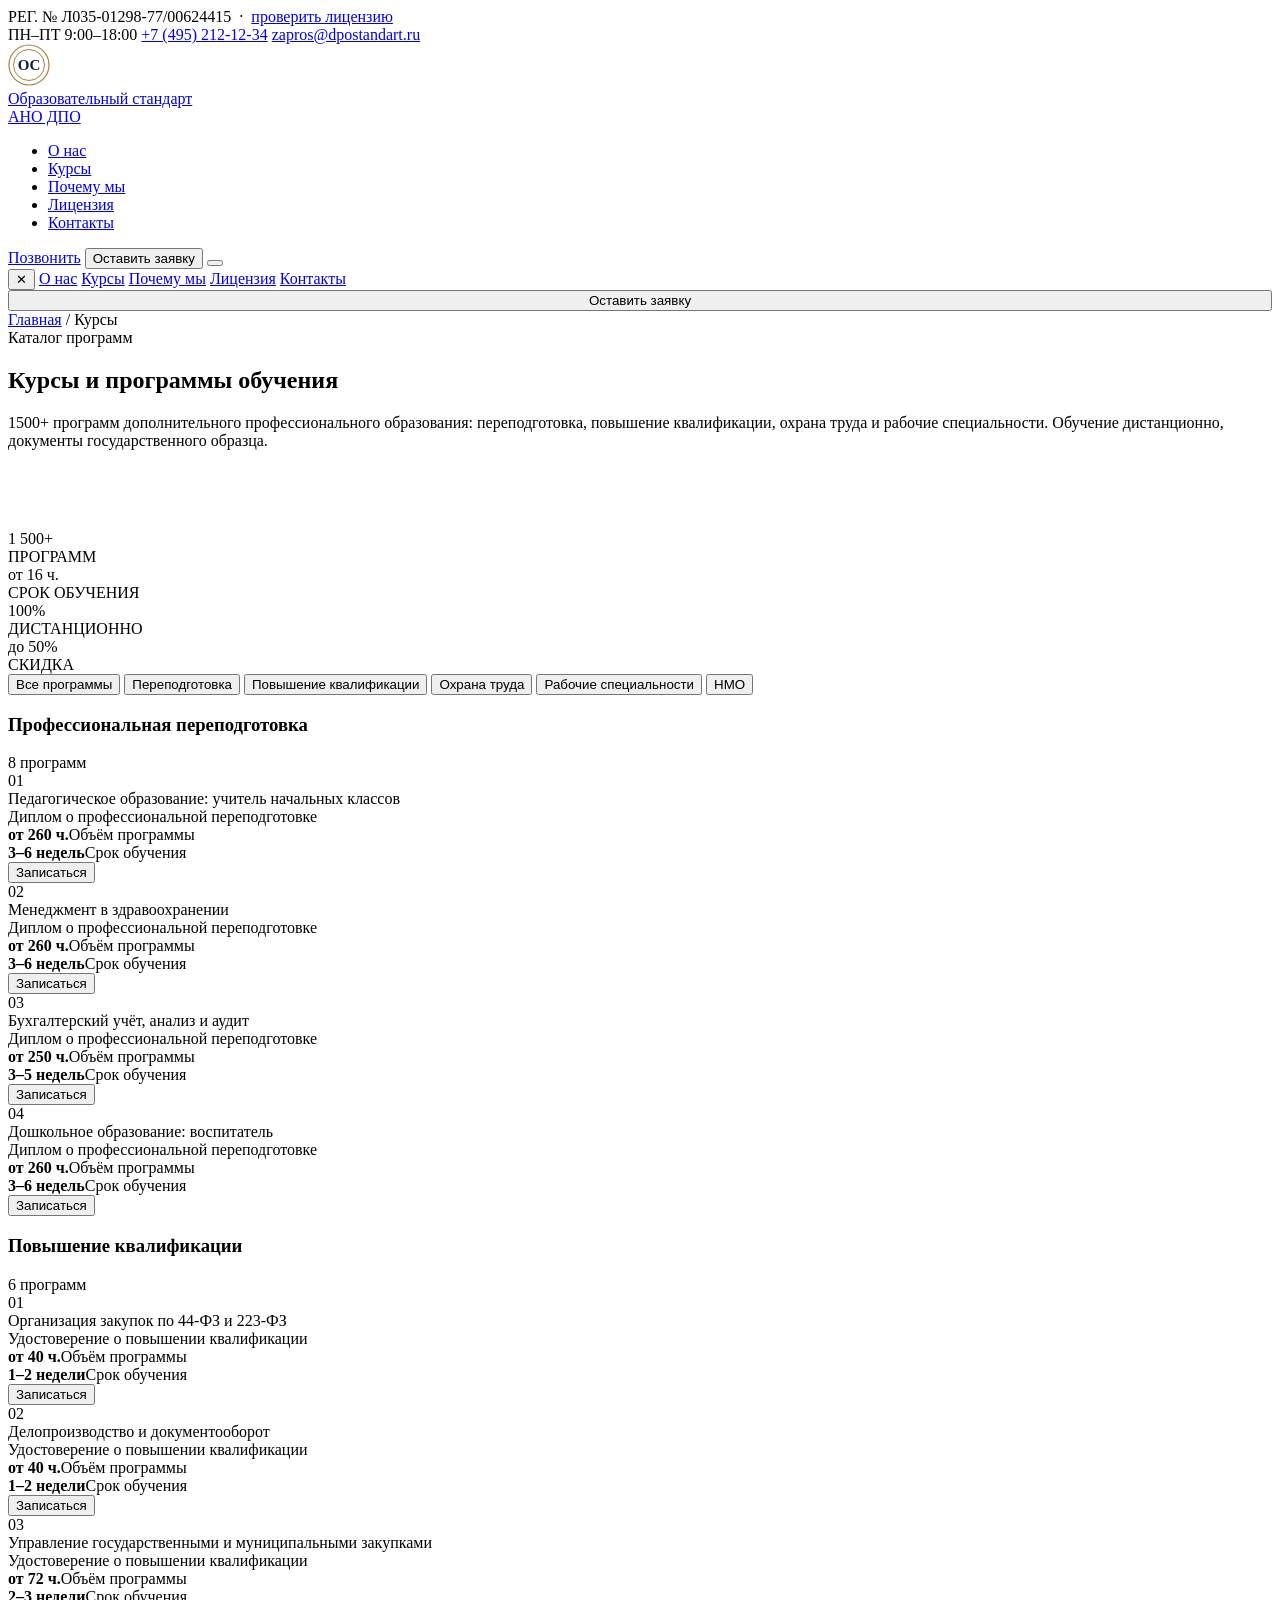
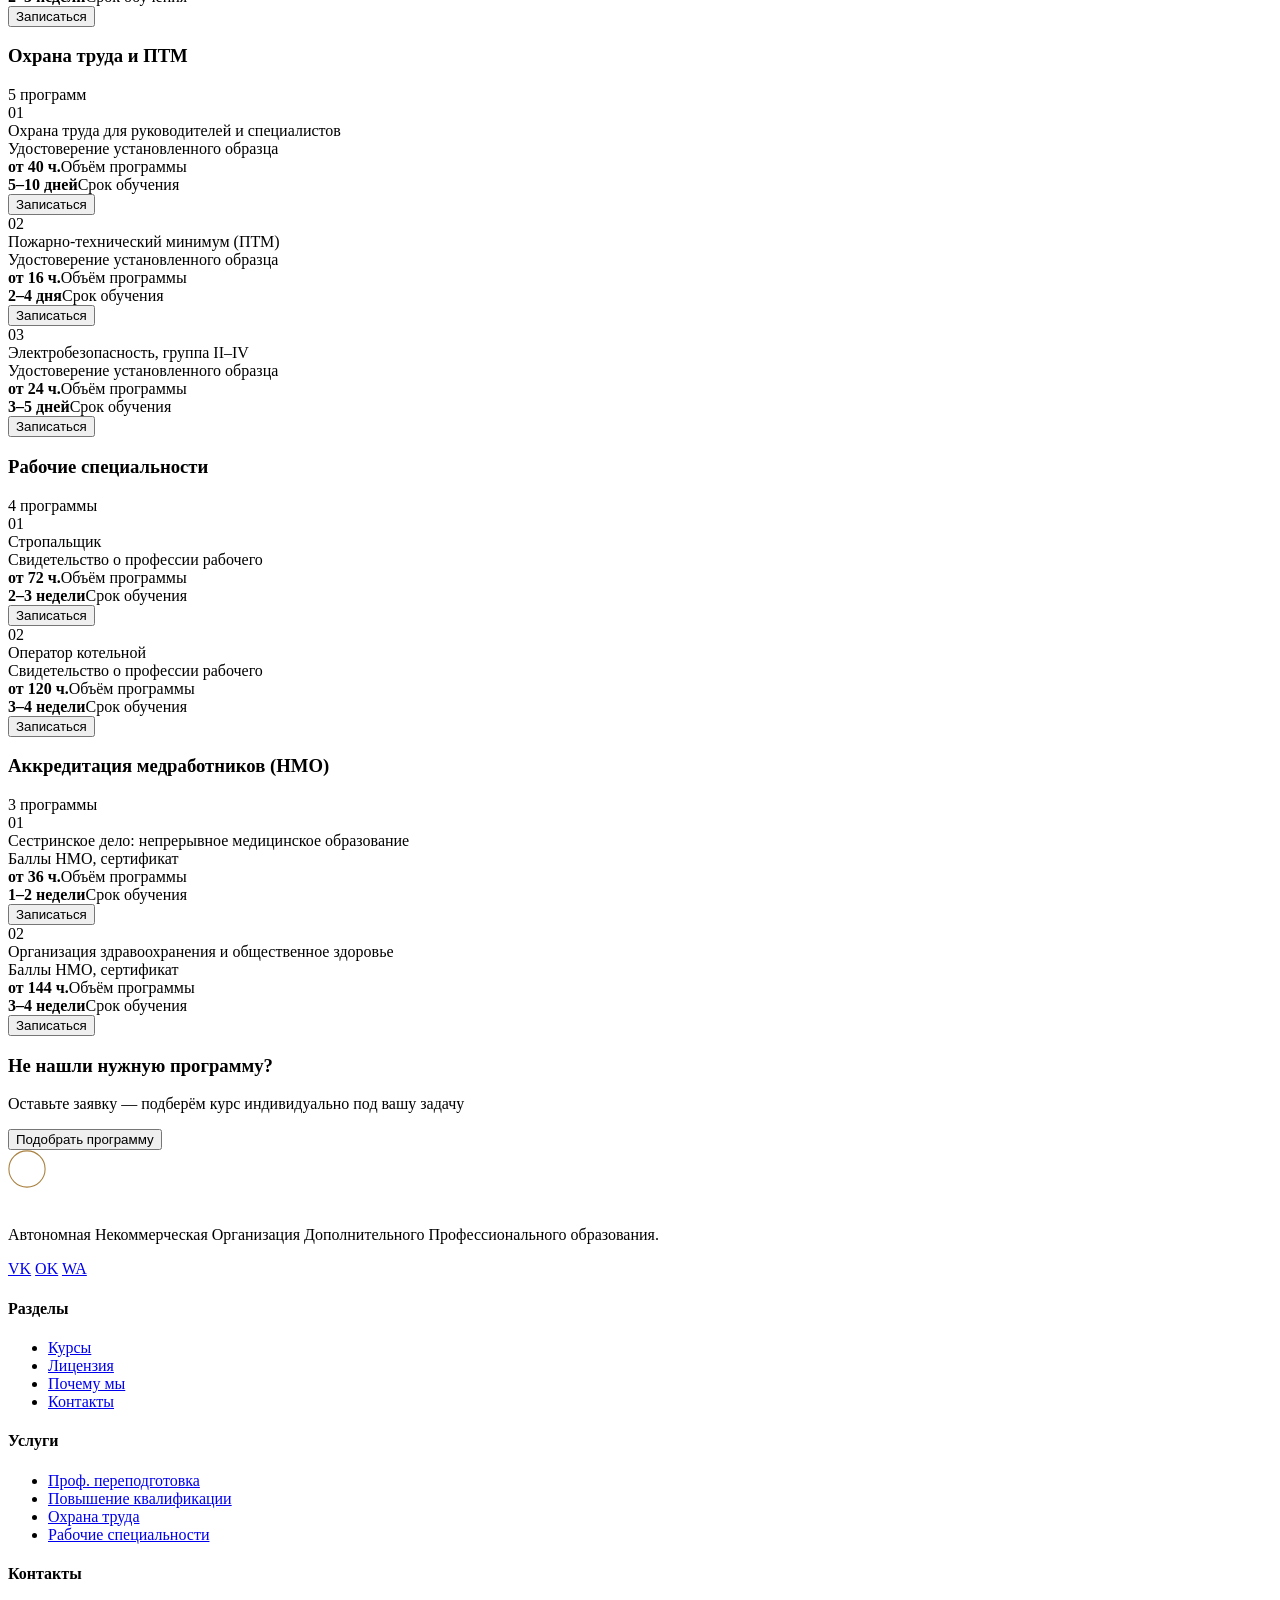
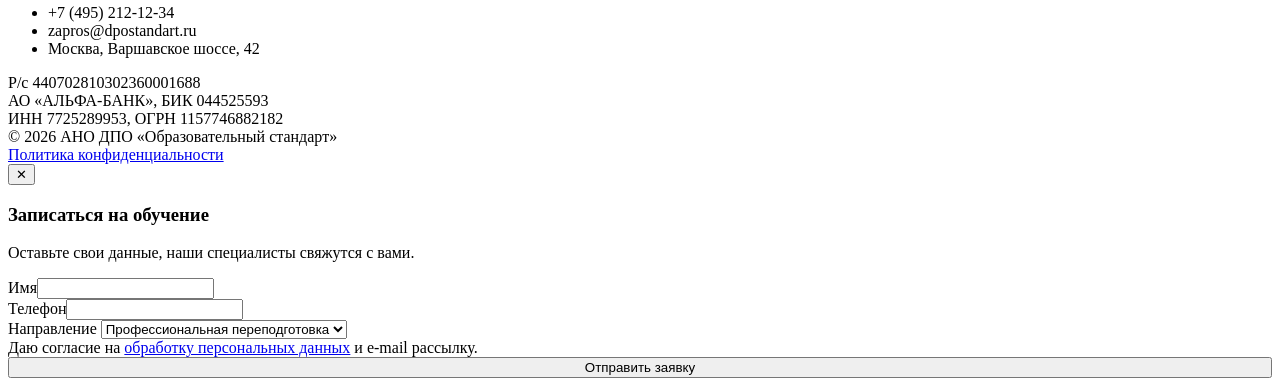
==== courses.html @ c9ca4de6 "ну так на вайбике накидал" ====
<!DOCTYPE html>
<html lang="ru">
<head>
<meta charset="UTF-8">
<meta name="viewport" content="width=device-width, initial-scale=1.0">
<title>Курсы и программы обучения — АНО ДПО «Образовательный стандарт»</title>
<link rel="preconnect" href="https://fonts.googleapis.com">
<link rel="preconnect" href="https://fonts.gstatic.com" crossorigin>
<link href="https://fonts.googleapis.com/css2?family=Fraunces:opsz,wght@9..144,400;9..144,500;9..144,600;9..144,700&family=IBM+Plex+Sans:wght@400;500;600;700&family=IBM+Plex+Mono:wght@400;500&display=swap" rel="stylesheet">
<link rel="stylesheet" href="assets/css/style.css">
</head>
<body>

<div class="topbar">
  <div class="container">
    <div>РЕГ. № Л035-01298-77/00624415 &nbsp;·&nbsp; <a href="index.html#license">проверить лицензию</a></div>
    <div class="contacts">
      <span>ПН–ПТ 9:00–18:00</span>
      <a href="tel:+74952121234">+7 (495) 212-12-34</a>
      <a href="mailto:zapros@dpostandart.ru">zapros@dpostandart.ru</a>
    </div>
  </div>
</div>

<header class="main" id="siteHeader">
  <div class="container">
    <a href="index.html" class="logo">
      <svg class="logo-mark" width="42" height="42" viewBox="0 0 42 42" fill="none">
        <circle cx="21" cy="21" r="20" stroke="#a9803f" stroke-width="1.2"/>
        <circle cx="21" cy="21" r="15.5" stroke="#a9803f" stroke-width="1"/>
        <text x="21" y="26" text-anchor="middle" font-family="Fraunces, serif" font-size="15" fill="#0f2038" font-weight="600">ОС</text>
      </svg>
      <div class="logo-text">
        <div class="name">Образовательный стандарт</div>
        <div class="sub">АНО ДПО</div>
      </div>
    </a>
    <nav class="primary">
      <ul>
        <li><a href="index.html#about">О нас</a></li>
        <li><a href="courses.html" class="active">Курсы</a></li>
        <li><a href="index.html#why">Почему мы</a></li>
        <li><a href="index.html#license">Лицензия</a></li>
        <li><a href="index.html#contacts">Контакты</a></li>
      </ul>
    </nav>
    <div class="cta">
      <a href="tel:+74952121234" class="btn btn-ghost btn-sm">Позвонить</a>
      <button class="btn btn-gold btn-sm" onclick="openModal()">Оставить заявку</button>
      <button class="burger" id="burger" aria-label="Открыть меню"><span></span></button>
    </div>
  </div>
</header>

<div class="scrim" id="scrim"></div>
<nav class="mobile-nav" id="mobileNav">
  <button class="mn-close" id="mnClose" aria-label="Закрыть меню">✕</button>
  <a href="index.html#about">О нас</a>
  <a href="courses.html">Курсы</a>
  <a href="index.html#why">Почему мы</a>
  <a href="index.html#license">Лицензия</a>
  <a href="index.html#contacts">Контакты</a>
  <button class="btn btn-gold mn-cta" onclick="openModal()" style="width:100%;">Оставить заявку</button>
</nav>

<section class="page-hero">
  <div class="hero-grid-lines"></div>
  <div class="container reveal in">
    <div class="breadcrumb"><a href="index.html">Главная</a> / Курсы</div>
    <span class="eyebrow" style="color:var(--gold-light);">Каталог программ</span>
    <h1>Курсы и программы обучения</h1>
    <p>1500+ программ дополнительного профессионального образования: переподготовка, повышение квалификации, охрана труда и рабочие специальности. Обучение дистанционно, документы государственного образца.</p>
  </div>
</section>

<section style="padding-top:64px;">
  <div class="container">

    <div class="courses-intro-stats reveal">
      <div class="s"><div class="num">1 500+</div><div class="lbl">ПРОГРАММ</div></div>
      <div class="s"><div class="num">от 16 ч.</div><div class="lbl">СРОК ОБУЧЕНИЯ</div></div>
      <div class="s"><div class="num">100%</div><div class="lbl">ДИСТАНЦИОННО</div></div>
      <div class="s"><div class="num">до 50%</div><div class="lbl">СКИДКА</div></div>
    </div>

    <div class="filter-tabs reveal">
      <button class="filter-tab active" data-cat="all">Все программы</button>
      <button class="filter-tab" data-cat="retrain">Переподготовка</button>
      <button class="filter-tab" data-cat="qualify">Повышение квалификации</button>
      <button class="filter-tab" data-cat="safety">Охрана труда</button>
      <button class="filter-tab" data-cat="worker">Рабочие специальности</button>
      <button class="filter-tab" data-cat="nmo">НМО</button>
    </div>

    <!-- Переподготовка -->
    <div class="course-group reveal" data-cat="retrain">
      <div class="course-group-title"><h3>Профессиональная переподготовка</h3><span class="count">8 программ</span></div>
      <div class="course-list">
        <div class="course-row">
          <div class="cnum">01</div>
          <div><div class="ctitle">Педагогическое образование: учитель начальных классов</div><div class="cdesc">Диплом о профессиональной переподготовке</div></div>
          <div class="cmeta"><b>от 260 ч.</b>Объём программы</div>
          <div class="cmeta"><b>3–6 недель</b>Срок обучения</div>
          <button class="cbtn" onclick="openModal()">Записаться</button>
        </div>
        <div class="course-row">
          <div class="cnum">02</div>
          <div><div class="ctitle">Менеджмент в здравоохранении</div><div class="cdesc">Диплом о профессиональной переподготовке</div></div>
          <div class="cmeta"><b>от 260 ч.</b>Объём программы</div>
          <div class="cmeta"><b>3–6 недель</b>Срок обучения</div>
          <button class="cbtn" onclick="openModal()">Записаться</button>
        </div>
        <div class="course-row">
          <div class="cnum">03</div>
          <div><div class="ctitle">Бухгалтерский учёт, анализ и аудит</div><div class="cdesc">Диплом о профессиональной переподготовке</div></div>
          <div class="cmeta"><b>от 250 ч.</b>Объём программы</div>
          <div class="cmeta"><b>3–5 недель</b>Срок обучения</div>
          <button class="cbtn" onclick="openModal()">Записаться</button>
        </div>
        <div class="course-row">
          <div class="cnum">04</div>
          <div><div class="ctitle">Дошкольное образование: воспитатель</div><div class="cdesc">Диплом о профессиональной переподготовке</div></div>
          <div class="cmeta"><b>от 260 ч.</b>Объём программы</div>
          <div class="cmeta"><b>3–6 недель</b>Срок обучения</div>
          <button class="cbtn" onclick="openModal()">Записаться</button>
        </div>
      </div>
    </div>

    <!-- Повышение квалификации -->
    <div class="course-group reveal" data-cat="qualify">
      <div class="course-group-title"><h3>Повышение квалификации</h3><span class="count">6 программ</span></div>
      <div class="course-list">
        <div class="course-row">
          <div class="cnum">01</div>
          <div><div class="ctitle">Организация закупок по 44-ФЗ и 223-ФЗ</div><div class="cdesc">Удостоверение о повышении квалификации</div></div>
          <div class="cmeta"><b>от 40 ч.</b>Объём программы</div>
          <div class="cmeta"><b>1–2 недели</b>Срок обучения</div>
          <button class="cbtn" onclick="openModal()">Записаться</button>
        </div>
        <div class="course-row">
          <div class="cnum">02</div>
          <div><div class="ctitle">Делопроизводство и документооборот</div><div class="cdesc">Удостоверение о повышении квалификации</div></div>
          <div class="cmeta"><b>от 40 ч.</b>Объём программы</div>
          <div class="cmeta"><b>1–2 недели</b>Срок обучения</div>
          <button class="cbtn" onclick="openModal()">Записаться</button>
        </div>
        <div class="course-row">
          <div class="cnum">03</div>
          <div><div class="ctitle">Управление государственными и муниципальными закупками</div><div class="cdesc">Удостоверение о повышении квалификации</div></div>
          <div class="cmeta"><b>от 72 ч.</b>Объём программы</div>
          <div class="cmeta"><b>2–3 недели</b>Срок обучения</div>
          <button class="cbtn" onclick="openModal()">Записаться</button>
        </div>
      </div>
    </div>

    <!-- Охрана труда -->
    <div class="course-group reveal" data-cat="safety">
      <div class="course-group-title"><h3>Охрана труда и ПТМ</h3><span class="count">5 программ</span></div>
      <div class="course-list">
        <div class="course-row">
          <div class="cnum">01</div>
          <div><div class="ctitle">Охрана труда для руководителей и специалистов</div><div class="cdesc">Удостоверение установленного образца</div></div>
          <div class="cmeta"><b>от 40 ч.</b>Объём программы</div>
          <div class="cmeta"><b>5–10 дней</b>Срок обучения</div>
          <button class="cbtn" onclick="openModal()">Записаться</button>
        </div>
        <div class="course-row">
          <div class="cnum">02</div>
          <div><div class="ctitle">Пожарно-технический минимум (ПТМ)</div><div class="cdesc">Удостоверение установленного образца</div></div>
          <div class="cmeta"><b>от 16 ч.</b>Объём программы</div>
          <div class="cmeta"><b>2–4 дня</b>Срок обучения</div>
          <button class="cbtn" onclick="openModal()">Записаться</button>
        </div>
        <div class="course-row">
          <div class="cnum">03</div>
          <div><div class="ctitle">Электробезопасность, группа II–IV</div><div class="cdesc">Удостоверение установленного образца</div></div>
          <div class="cmeta"><b>от 24 ч.</b>Объём программы</div>
          <div class="cmeta"><b>3–5 дней</b>Срок обучения</div>
          <button class="cbtn" onclick="openModal()">Записаться</button>
        </div>
      </div>
    </div>

    <!-- Рабочие специальности -->
    <div class="course-group reveal" data-cat="worker">
      <div class="course-group-title"><h3>Рабочие специальности</h3><span class="count">4 программы</span></div>
      <div class="course-list">
        <div class="course-row">
          <div class="cnum">01</div>
          <div><div class="ctitle">Стропальщик</div><div class="cdesc">Свидетельство о профессии рабочего</div></div>
          <div class="cmeta"><b>от 72 ч.</b>Объём программы</div>
          <div class="cmeta"><b>2–3 недели</b>Срок обучения</div>
          <button class="cbtn" onclick="openModal()">Записаться</button>
        </div>
        <div class="course-row">
          <div class="cnum">02</div>
          <div><div class="ctitle">Оператор котельной</div><div class="cdesc">Свидетельство о профессии рабочего</div></div>
          <div class="cmeta"><b>от 120 ч.</b>Объём программы</div>
          <div class="cmeta"><b>3–4 недели</b>Срок обучения</div>
          <button class="cbtn" onclick="openModal()">Записаться</button>
        </div>
      </div>
    </div>

    <!-- НМО -->
    <div class="course-group reveal" data-cat="nmo">
      <div class="course-group-title"><h3>Аккредитация медработников (НМО)</h3><span class="count">3 программы</span></div>
      <div class="course-list">
        <div class="course-row">
          <div class="cnum">01</div>
          <div><div class="ctitle">Сестринское дело: непрерывное медицинское образование</div><div class="cdesc">Баллы НМО, сертификат</div></div>
          <div class="cmeta"><b>от 36 ч.</b>Объём программы</div>
          <div class="cmeta"><b>1–2 недели</b>Срок обучения</div>
          <button class="cbtn" onclick="openModal()">Записаться</button>
        </div>
        <div class="course-row">
          <div class="cnum">02</div>
          <div><div class="ctitle">Организация здравоохранения и общественное здоровье</div><div class="cdesc">Баллы НМО, сертификат</div></div>
          <div class="cmeta"><b>от 144 ч.</b>Объём программы</div>
          <div class="cmeta"><b>3–4 недели</b>Срок обучения</div>
          <button class="cbtn" onclick="openModal()">Записаться</button>
        </div>
      </div>
    </div>

  </div>
</section>

<section class="cta-band" style="padding:0;">
  <div class="container reveal">
    <div>
      <h3>Не нашли нужную программу?</h3>
      <p>Оставьте заявку — подберём курс индивидуально под вашу задачу</p>
    </div>
    <button class="btn btn-gold" onclick="openModal()">Подобрать программу</button>
  </div>
</section>

<footer>
  <div class="container">
    <div class="footer-grid">
      <div class="footer-brand">
        <div class="logo">
          <svg width="38" height="38" viewBox="0 0 42 42" fill="none">
            <circle cx="21" cy="21" r="20" stroke="#a9803f" stroke-width="1.2"/>
            <text x="21" y="26" text-anchor="middle" font-family="Fraunces, serif" font-size="15" fill="#fff" font-weight="600">ОС</text>
          </svg>
          <div class="logo-text"><div class="name" style="color:#fff;">Образовательный стандарт</div></div>
        </div>
        <p>Автономная Некоммерческая Организация Дополнительного Профессионального образования.</p>
        <div class="socials">
          <a href="#" title="ВКонтакте">VK</a>
          <a href="#" title="Одноклассники">OK</a>
          <a href="#" title="WhatsApp">WA</a>
        </div>
      </div>
      <div>
        <h4>Разделы</h4>
        <ul>
          <li><a href="courses.html">Курсы</a></li>
          <li><a href="index.html#license">Лицензия</a></li>
          <li><a href="index.html#why">Почему мы</a></li>
          <li><a href="index.html#contacts">Контакты</a></li>
        </ul>
      </div>
      <div>
        <h4>Услуги</h4>
        <ul>
          <li><a href="courses.html">Проф. переподготовка</a></li>
          <li><a href="courses.html">Повышение квалификации</a></li>
          <li><a href="courses.html">Охрана труда</a></li>
          <li><a href="courses.html">Рабочие специальности</a></li>
        </ul>
      </div>
      <div>
        <h4>Контакты</h4>
        <ul>
          <li>+7 (495) 212-12-34</li>
          <li>zapros@dpostandart.ru</li>
          <li>Москва, Варшавское шоссе, 42</li>
        </ul>
        <div class="footer-legal">Р/с 440702810302360001688<br>АО «АЛЬФА-БАНК», БИК 044525593<br>ИНН 7725289953, ОГРН 1157746882182</div>
      </div>
    </div>
    <div class="footer-bottom">
      <div>© 2026 АНО ДПО «Образовательный стандарт»</div>
      <div><a href="#">Политика конфиденциальности</a></div>
    </div>
  </div>
</footer>

<div class="modal-overlay" id="modalOverlay">
  <div class="modal">
    <button class="close" onclick="closeModal()">✕</button>
    <h3>Записаться на обучение</h3>
    <p class="desc">Оставьте свои данные, наши специалисты свяжутся с вами.</p>
    <form onsubmit="event.preventDefault(); alert('Спасибо! Заявка отправлена.'); closeModal(); this.reset();">
      <div class="field"><label>Имя</label><input type="text" required></div>
      <div class="field"><label>Телефон</label><input type="tel" required></div>
      <div class="field"><label>Направление</label>
        <select>
          <option>Профессиональная переподготовка</option>
          <option>Повышение квалификации</option>
          <option>НМО</option>
          <option>Охрана труда и ПТМ</option>
          <option>Рабочие специальности</option>
          <option>Иное</option>
        </select>
      </div>
      <div class="consent">Даю согласие на <a href="#">обработку персональных данных</a> и e-mail рассылку.</div>
      <button type="submit" class="btn btn-gold" style="width:100%;">Отправить заявку</button>
    </form>
  </div>
</div>

<script src="assets/js/main.js"></script>
</body>
</html>
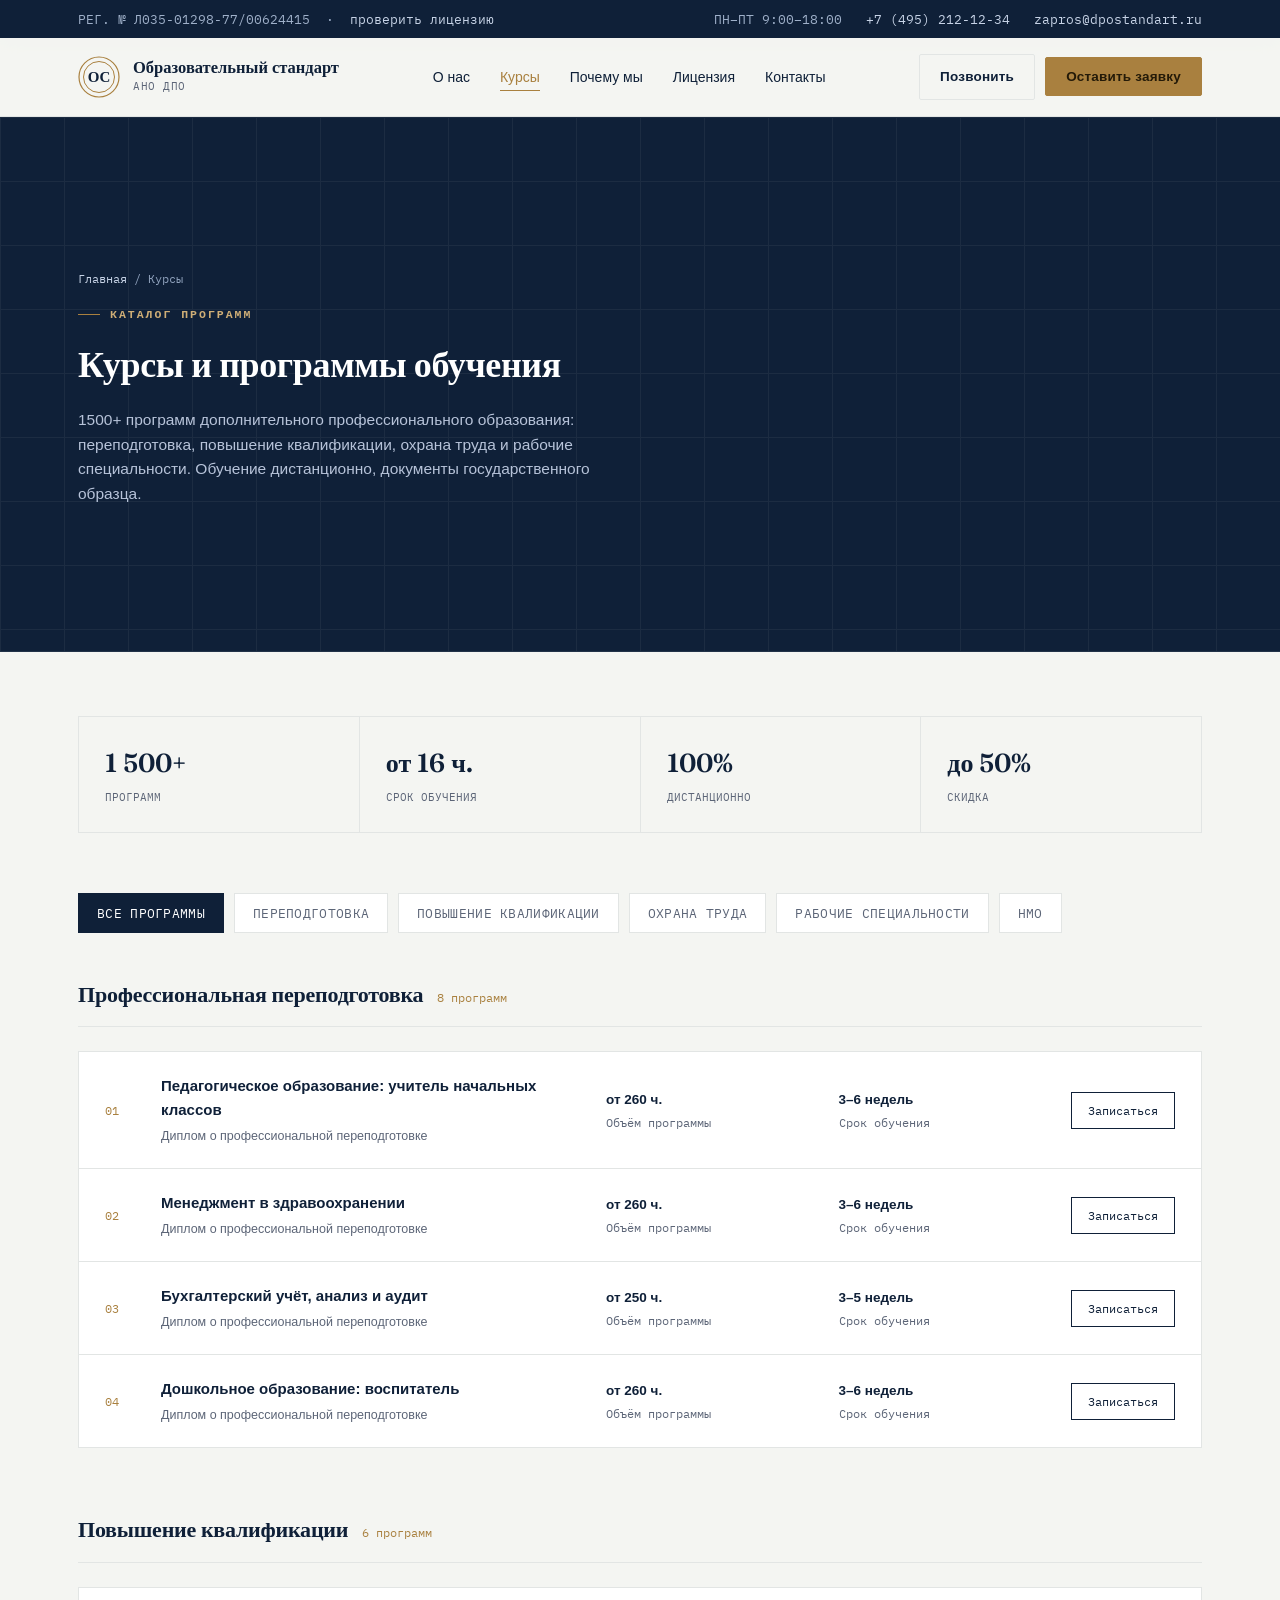
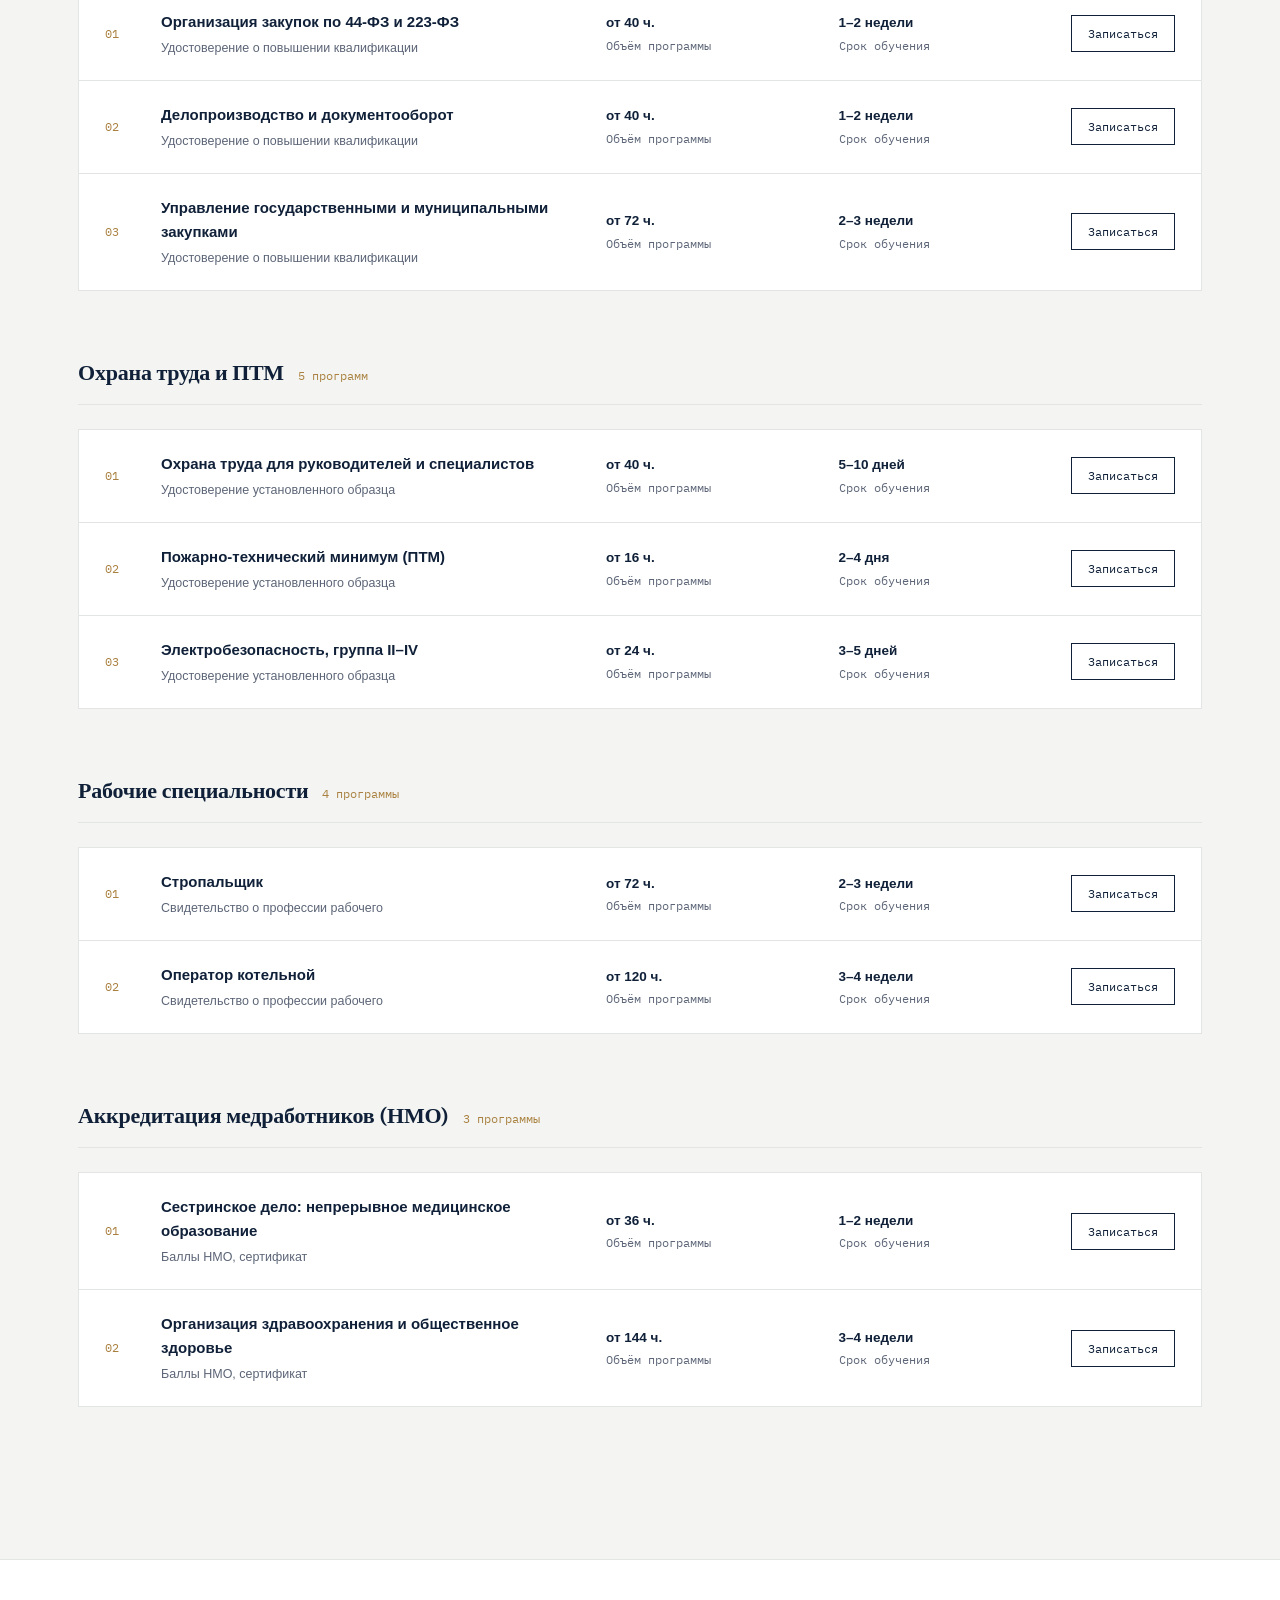
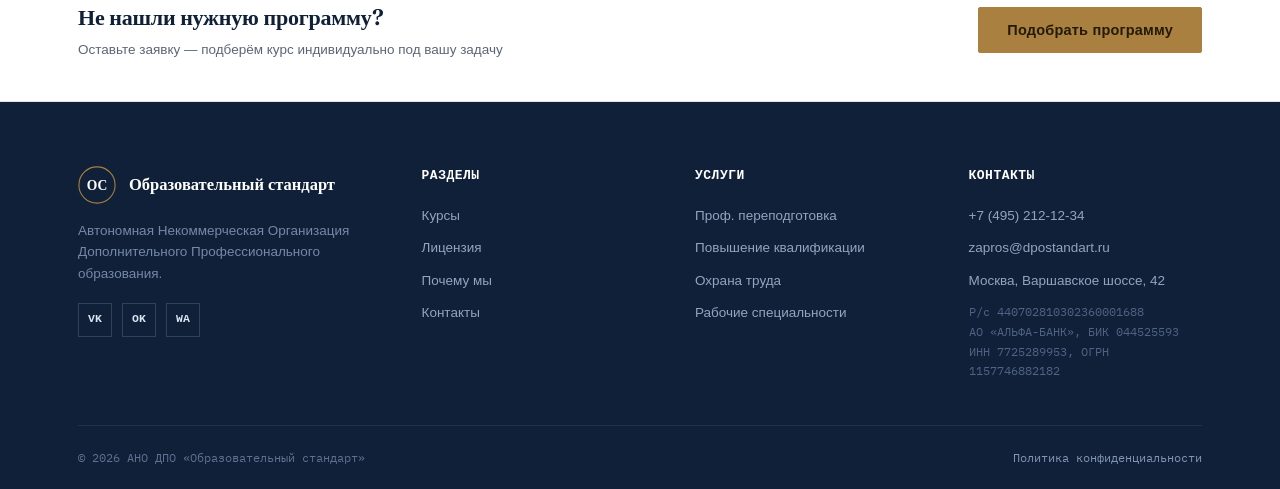
==== commit 990e13b5: "путь поправил" ====
--- a/courses.html
+++ b/courses.html
@@ -7,7 +7,7 @@
 <link rel="preconnect" href="https://fonts.googleapis.com">
 <link rel="preconnect" href="https://fonts.gstatic.com" crossorigin>
 <link href="https://fonts.googleapis.com/css2?family=Fraunces:opsz,wght@9..144,400;9..144,500;9..144,600;9..144,700&family=IBM+Plex+Sans:wght@400;500;600;700&family=IBM+Plex+Mono:wght@400;500&display=swap" rel="stylesheet">
-<link rel="stylesheet" href="assets/css/style.css">
+<link rel="stylesheet" href="/css/style.css">
 </head>
 <body>
 
@@ -315,6 +315,6 @@
   </div>
 </div>
 
-<script src="assets/js/main.js"></script>
+<script src="js/main.js"></script>
 </body>
 </html>
--- a/css/style.css
+++ b/css/style.css
@@ -0,0 +1,310 @@
+
+:root{
+  --ink:#0f2038;
+  --ink-2:#182f52;
+  --paper:#f4f5f2;
+  --paper-2:#ffffff;
+  --gold:#a9803f;
+  --gold-light:#cfae76;
+  --wax:#7c2f2f;
+  --text:#1b2430;
+  --muted:#5c6577;
+  --line:#e2e5e4;
+  --radius:4px;
+}
+*{box-sizing:border-box;margin:0;padding:0;}
+html{scroll-behavior:smooth;}
+body{
+  font-family:'IBM Plex Sans', Arial, sans-serif;
+  color:var(--text);
+  background:var(--paper);
+  line-height:1.6;
+  -webkit-font-smoothing:antialiased;
+}
+a{text-decoration:none;color:inherit;}
+ul{list-style:none;}
+img{max-width:100%;display:block;}
+.mono{font-family:'IBM Plex Mono', monospace;}
+.container{width:100%; max-width:1180px; margin:0 auto; padding:0 28px;}
+.serif{font-family:'Fraunces', serif;}
+h1,h2,h3{font-family:'Fraunces', serif; font-weight:600; color:var(--ink); letter-spacing:-.01em;}
+h2{font-size:34px; margin-bottom:16px;}
+h3{font-size:20px;}
+p{color:var(--muted);}
+
+/* reveal-on-scroll */
+.reveal{opacity:0; transform:translateY(22px); transition:opacity .7s ease, transform .7s ease;}
+.reveal.in{opacity:1; transform:translateY(0);}
+.reveal.d1{transition-delay:.08s;}
+.reveal.d2{transition-delay:.16s;}
+.reveal.d3{transition-delay:.24s;}
+@media (prefers-reduced-motion: reduce){
+  .reveal{opacity:1; transform:none; transition:none;}
+  .seal-rotate{animation:none !important;}
+}
+
+.btn{
+  display:inline-flex; align-items:center; justify-content:center; gap:8px;
+  background:var(--ink); color:#fff;
+  font-weight:600; padding:14px 28px; border-radius:2px;
+  border:1px solid var(--ink); cursor:pointer; font-size:14.5px;
+  letter-spacing:.2px; transition:background .25s, transform .2s, box-shadow .25s;
+  font-family:'IBM Plex Sans', sans-serif;
+}
+.btn:hover{background:var(--ink-2); transform:translateY(-2px); box-shadow:0 10px 24px rgba(15,32,56,.22);}
+.btn-gold{background:var(--gold); border-color:var(--gold); color:#241a08;}
+.btn-gold:hover{background:#93702f; box-shadow:0 10px 24px rgba(169,128,63,.3);}
+.btn-outline{background:transparent; border:1px solid rgba(255,255,255,.5); color:#fff;}
+.btn-outline:hover{background:rgba(255,255,255,.08); border-color:#fff;}
+.btn-ghost{background:transparent; border:1px solid var(--line); color:var(--ink);}
+.btn-ghost:hover{border-color:var(--ink); background:var(--paper-2);}
+
+.eyebrow{
+  color:var(--gold); font-weight:600; letter-spacing:2px; font-size:11.5px;
+  text-transform:uppercase; margin-bottom:12px; display:flex; align-items:center; gap:10px;
+  font-family:'IBM Plex Mono', monospace;
+}
+.eyebrow::before{content:""; width:22px; height:1px; background:var(--gold);}
+
+/* ===== TOPBAR ===== */
+.topbar{background:var(--ink); color:#9fb0c9; font-size:12.5px; font-family:'IBM Plex Mono', monospace;}
+.topbar .container{display:flex; align-items:center; justify-content:space-between; padding:9px 28px; flex-wrap:wrap; gap:8px;}
+.topbar a{color:#c7d3e6;}
+.topbar .contacts{display:flex; gap:24px; align-items:center; flex-wrap:wrap;}
+
+/* ===== HEADER ===== */
+header.main{background:rgba(244,245,242,.94); backdrop-filter:blur(10px); border-bottom:1px solid var(--line); position:sticky; top:0; z-index:80; transition:box-shadow .3s;}
+header.main.scrolled{box-shadow:0 6px 24px rgba(15,32,56,.08);}
+header.main .container{display:flex; align-items:center; justify-content:space-between; padding:16px 28px; gap:20px; flex-wrap:wrap;}
+.logo{display:flex; align-items:center; gap:13px;}
+.logo-mark{flex-shrink:0;}
+.logo-text .name{font-family:'Fraunces', serif; font-weight:600; color:var(--ink); font-size:16.5px; line-height:1.2;}
+.logo-text .sub{font-size:11px; color:var(--muted); font-family:'IBM Plex Mono', monospace; letter-spacing:.5px;}
+nav.primary ul{display:flex; gap:30px; flex-wrap:wrap;}
+nav.primary a{font-weight:500; font-size:14px; color:var(--ink); padding:6px 0; position:relative;}
+nav.primary a::after{content:""; position:absolute; left:0; right:0; bottom:0; height:1.5px; background:var(--gold); transform:scaleX(0); transform-origin:right; transition:transform .3s;}
+nav.primary a:hover::after, nav.primary a.active::after{transform:scaleX(1); transform-origin:left;}
+nav.primary a.active{color:var(--gold);}
+header .cta{display:flex; gap:10px; align-items:center;}
+.btn-sm{padding:11px 20px; font-size:13.5px;}
+
+/* burger */
+.burger{
+  display:none; width:40px; height:40px; border:1px solid var(--line); background:var(--paper-2);
+  align-items:center; justify-content:center; cursor:pointer; flex-shrink:0;
+}
+.burger span, .burger span::before, .burger span::after{
+  content:""; display:block; width:18px; height:1.5px; background:var(--ink); position:relative; transition:transform .25s, opacity .25s;
+}
+.burger span::before{position:absolute; top:-6px;}
+.burger span::after{position:absolute; top:6px;}
+.burger.open span{background:transparent;}
+.burger.open span::before{transform:translateY(6px) rotate(45deg);}
+.burger.open span::after{transform:translateY(-6px) rotate(-45deg);}
+
+.mobile-nav{
+  display:none; position:fixed; top:0; right:0; bottom:0; width:min(320px,86%);
+  background:var(--ink); z-index:120; padding:90px 32px 32px; transform:translateX(100%);
+  transition:transform .35s ease; flex-direction:column; gap:4px;
+}
+.mobile-nav.open{transform:translateX(0);}
+.mobile-nav a{color:#dbe4f0; font-size:16px; padding:14px 0; border-bottom:1px solid rgba(255,255,255,.08); font-family:'Fraunces',serif;}
+.mobile-nav .mn-close{position:absolute; top:22px; right:22px; width:38px; height:38px; border:1px solid rgba(255,255,255,.2); display:flex; align-items:center; justify-content:center; color:#fff; cursor:pointer; background:none;}
+.mobile-nav .mn-cta{margin-top:22px;}
+.scrim{display:none; position:fixed; inset:0; background:rgba(15,32,56,.5); z-index:110; opacity:0; transition:opacity .3s;}
+.scrim.open{display:block; opacity:1;}
+
+/* ===== HERO ===== */
+.hero{background:var(--ink); color:#fff; position:relative; overflow:hidden; border-bottom:1px solid rgba(255,255,255,.08);}
+.hero-grid-lines{position:absolute; inset:0; opacity:.05; background-image:linear-gradient(#fff 1px, transparent 1px), linear-gradient(90deg, #fff 1px, transparent 1px); background-size:64px 64px;}
+.hero .container{position:relative; z-index:2; padding:96px 28px 90px; display:grid; grid-template-columns:1.05fr .95fr; gap:50px; align-items:center;}
+.hero h1{color:#fff; font-size:44px; line-height:1.16; margin-bottom:20px; font-weight:500;}
+.hero h1 em{font-style:italic; color:var(--gold-light);}
+.hero p.lead{color:#b7c3d9; font-size:16px; max-width:500px; margin-bottom:32px;}
+.hero .btn-row{display:flex; gap:14px; flex-wrap:wrap;}
+.hero-meta{display:flex; gap:28px; margin-top:44px; flex-wrap:wrap;}
+.hero-meta div{border-left:2px solid var(--gold); padding-left:12px;}
+.hero-meta .n{font-family:'Fraunces', serif; font-size:22px; color:#fff; font-weight:600;}
+.hero-meta .l{font-size:12px; color:#8ea0bb; font-family:'IBM Plex Mono', monospace; margin-top:2px;}
+
+.page-hero{background:var(--ink); color:#fff; position:relative; overflow:hidden; border-bottom:1px solid rgba(255,255,255,.08);}
+.page-hero .container{position:relative; z-index:2; padding:64px 28px 56px;}
+.page-hero h1{color:#fff; font-size:36px; margin-bottom:14px;}
+.page-hero p{color:#b7c3d9; max-width:560px; font-size:15.5px;}
+.breadcrumb{font-family:'IBM Plex Mono', monospace; font-size:12px; color:#8ea0bb; margin-bottom:18px;}
+.breadcrumb a{color:#c7d3e6;}
+.breadcrumb a:hover{color:var(--gold-light);}
+
+/* seal graphic */
+.seal-wrap{display:flex; justify-content:center; align-items:center; position:relative;}
+.seal-rotate{animation:spin 40s linear infinite;}
+@keyframes spin{to{transform:rotate(360deg);}}
+
+/* ===== STATS ===== */
+.stats{background:var(--paper-2); border-bottom:1px solid var(--line);}
+.stats .container{display:grid; grid-template-columns:repeat(4,1fr); padding:0;}
+.stat{text-align:left; padding:34px 26px; border-right:1px solid var(--line);}
+.stat:last-child{border-right:none;}
+.stat .num{font-family:'Fraunces', serif; font-size:32px; font-weight:600; color:var(--ink);}
+.stat .label{font-size:12.5px; color:var(--muted); margin-top:6px; font-family:'IBM Plex Mono', monospace; letter-spacing:.3px;}
+
+section{padding:88px 0;}
+.section-head{max-width:620px; margin-bottom:52px;}
+.section-head.center{margin-left:auto; margin-right:auto; text-align:center;}
+.section-head.center .eyebrow{justify-content:center;}
+.section-head.center .eyebrow::before{display:none;}
+.bg-white{background:var(--paper-2);}
+
+/* ===== ABOUT ===== */
+.about-grid{display:grid; grid-template-columns:1fr 1fr; gap:60px; align-items:start;}
+.clause-list li{display:grid; grid-template-columns:34px 1fr; gap:14px; margin-bottom:22px; align-items:baseline;}
+.clause-list .roman{font-family:'IBM Plex Mono', monospace; color:var(--gold); font-weight:500; font-size:13px;}
+.clause-list .body{color:var(--text); font-size:15px;}
+.clause-list .body b{color:var(--ink);}
+
+.doc-panel{background:var(--ink); color:#fff; padding:36px; position:relative; border:1px solid rgba(255,255,255,.1);}
+.doc-panel::before{content:""; position:absolute; top:14px; left:14px; right:14px; bottom:14px; border:1px dashed rgba(255,255,255,.18); pointer-events:none;}
+.doc-panel h3{color:#fff; margin-bottom:16px; font-size:18px;}
+.doc-panel ul{display:flex; flex-direction:column; gap:12px;}
+.doc-panel li{font-size:14px; color:#c7d3e6; display:flex; gap:10px; align-items:baseline;}
+.doc-panel li .dot{width:5px; height:5px; background:var(--gold-light); flex-shrink:0; margin-top:6px; border-radius:50%;}
+
+/* ===== WHY US ===== */
+.why-grid{display:grid; grid-template-columns:repeat(3,1fr); gap:1px; background:var(--line); border:1px solid var(--line);}
+.why-card{background:var(--paper-2); padding:32px 28px; transition:background .3s;}
+.why-card:hover{background:#fbf9f4;}
+.why-num{font-family:'IBM Plex Mono', monospace; color:var(--gold); font-size:12.5px; margin-bottom:18px; display:block;}
+.why-card h3{font-size:17.5px; margin-bottom:10px;}
+.why-card p{font-size:13.5px;}
+
+/* ===== LICENSE ===== */
+.license{background:var(--ink); color:#fff; position:relative; display:grid; grid-template-columns:.85fr 1.15fr; border:1px solid rgba(255,255,255,.1);}
+.license .seal-box{display:flex; align-items:center; justify-content:center; padding:50px; border-right:1px solid rgba(255,255,255,.12); position:relative;}
+.license .content{padding:48px;}
+.license .content p{color:#b7c3d9; font-size:14.5px; margin-bottom:14px;}
+.license .meta-row{display:flex; gap:28px; flex-wrap:wrap; margin:22px 0; font-family:'IBM Plex Mono', monospace; font-size:12px; color:#8ea0bb;}
+.license .meta-row div b{display:block; color:#e7ecf4; font-size:13px; margin-bottom:2px; font-family:'IBM Plex Sans',sans-serif;}
+
+/* ===== CTA BAND ===== */
+.cta-band{background:var(--paper-2); border-top:1px solid var(--line); border-bottom:1px solid var(--line);}
+.cta-band .container{display:flex; align-items:center; justify-content:space-between; padding:40px 28px; flex-wrap:wrap; gap:18px;}
+.cta-band h3{font-size:22px; margin:0;}
+.cta-band p{font-size:13.5px; margin-top:4px;}
+
+/* ===== CONTACT ===== */
+.contact-grid{display:grid; grid-template-columns:1fr 1fr; gap:50px;}
+.contact-list li{display:flex; gap:16px; margin-bottom:24px; align-items:flex-start; border-bottom:1px solid var(--line); padding-bottom:18px;}
+.contact-list .ic{font-family:'IBM Plex Mono', monospace; color:var(--gold); font-size:12px; width:26px; flex-shrink:0; padding-top:3px;}
+.contact-list .t{font-size:11.5px; color:var(--muted); font-family:'IBM Plex Mono', monospace; letter-spacing:.4px; text-transform:uppercase;}
+.contact-list .v{font-weight:600; color:var(--ink); font-size:15px; margin-top:3px;}
+.map-box{overflow:hidden; min-height:280px; background:var(--paper-2); border:1px solid var(--line);}
+.map-box iframe{width:100%; height:100%; min-height:280px; border:0; filter:grayscale(.25) contrast(1.05);}
+
+.form-card{background:var(--paper-2); border:1px solid var(--line); padding:34px;}
+.form-card h3{margin-bottom:6px;}
+.form-card > p{font-size:13.5px; margin-bottom:22px;}
+.field{margin-bottom:18px; position:relative;}
+.field label{display:block; font-size:11.5px; color:var(--muted); margin-bottom:7px; font-family:'IBM Plex Mono', monospace; letter-spacing:.4px; text-transform:uppercase;}
+.field input, .field select, .field textarea{
+  width:100%; padding:12px 14px; border:1px solid var(--line); border-radius:2px; background:var(--paper);
+  font-size:14px; font-family:'IBM Plex Sans', sans-serif; color:var(--text); transition:border-color .2s, background .2s;
+}
+.field input:focus, .field select:focus, .field textarea:focus{outline:none; border-color:var(--gold); background:#fff;}
+.field textarea{resize:vertical; min-height:80px;}
+.consent{font-size:11.5px; color:var(--muted); margin:16px 0; line-height:1.6;}
+.consent a{color:var(--ink); text-decoration:underline;}
+
+/* ===== FOOTER ===== */
+footer{background:var(--ink); color:#93a4c0; padding-top:64px;}
+.footer-grid{display:grid; grid-template-columns:1.3fr 1fr 1fr 1fr; gap:40px; padding-bottom:44px; border-bottom:1px solid rgba(255,255,255,.08);}
+.footer-grid h4{color:#fff; font-size:13px; margin-bottom:18px; font-family:'IBM Plex Mono', monospace; letter-spacing:.5px; text-transform:uppercase;}
+.footer-grid li{margin-bottom:11px; font-size:13.5px;}
+.footer-grid a:hover{color:#fff;}
+.footer-brand p{font-size:13.5px; margin-top:16px; color:#7688a8;}
+.socials{display:flex; gap:10px; margin-top:18px;}
+.socials a{width:34px; height:34px; border:1px solid rgba(255,255,255,.15); display:flex; align-items:center; justify-content:center; font-size:11.5px; font-weight:600; color:#dbe4f0; font-family:'IBM Plex Mono', monospace; transition:border-color .2s, color .2s;}
+.socials a:hover{border-color:var(--gold-light); color:var(--gold-light);}
+.footer-bottom{padding:22px 0; font-size:12px; color:#5f7191; display:flex; justify-content:space-between; flex-wrap:wrap; gap:10px; font-family:'IBM Plex Mono', monospace;}
+.footer-bottom a{color:#8195b5;}
+.footer-legal{font-size:11.5px; color:#516385; line-height:1.7; margin-top:8px; font-family:'IBM Plex Mono', monospace;}
+
+/* ===== MODAL ===== */
+.modal-overlay{position:fixed; inset:0; background:rgba(15,32,56,.6); display:none; align-items:center; justify-content:center; z-index:200; padding:20px; backdrop-filter:blur(3px);}
+.modal-overlay.active{display:flex;}
+.modal{background:var(--paper-2); max-width:440px; width:100%; padding:36px; position:relative; border-top:3px solid var(--gold); max-height:90vh; overflow-y:auto;}
+.modal .close{position:absolute; top:16px; right:18px; cursor:pointer; font-size:18px; color:var(--muted); border:none; background:none;}
+.modal h3{margin-bottom:6px;}
+.modal p.desc{font-size:13.5px; margin-bottom:20px;}
+
+/* ===== COURSES PAGE ===== */
+.filter-tabs{display:flex; gap:10px; flex-wrap:wrap; margin-bottom:44px;}
+.filter-tab{
+  font-family:'IBM Plex Mono', monospace; font-size:12.5px; letter-spacing:.3px; text-transform:uppercase;
+  padding:11px 18px; border:1px solid var(--line); background:var(--paper-2); color:var(--muted); cursor:pointer; transition:.2s;
+}
+.filter-tab:hover{border-color:var(--ink); color:var(--ink);}
+.filter-tab.active{background:var(--ink); border-color:var(--ink); color:#fff;}
+
+.course-group{margin-bottom:64px;}
+.course-group-title{display:flex; align-items:baseline; gap:14px; margin-bottom:24px; border-bottom:1px solid var(--line); padding-bottom:14px;}
+.course-group-title h3{font-size:22px; margin:0;}
+.course-group-title .count{font-family:'IBM Plex Mono', monospace; font-size:12px; color:var(--gold);}
+
+.course-list{display:flex; flex-direction:column; gap:1px; background:var(--line); border:1px solid var(--line);}
+.course-row{
+  background:var(--paper-2); padding:22px 26px; display:grid;
+  grid-template-columns:36px 1.6fr .8fr .8fr auto; gap:20px; align-items:center; transition:background .2s;
+}
+.course-row:hover{background:#fbf9f4;}
+.course-row .cnum{font-family:'IBM Plex Mono', monospace; color:var(--gold); font-size:12px;}
+.course-row .ctitle{font-weight:600; color:var(--ink); font-size:15px; margin-bottom:4px;}
+.course-row .cdesc{font-size:12.5px; color:var(--muted);}
+.course-row .cmeta{font-family:'IBM Plex Mono', monospace; font-size:12px; color:var(--muted);}
+.course-row .cmeta b{display:block; color:var(--ink); font-size:13.5px; font-family:'IBM Plex Sans',sans-serif; margin-bottom:2px;}
+.course-row .cbtn{font-family:'IBM Plex Mono', monospace; font-size:12px; padding:10px 16px; border:1px solid var(--ink); color:var(--ink); background:none; cursor:pointer; white-space:nowrap; transition:.2s;}
+.course-row .cbtn:hover{background:var(--ink); color:#fff;}
+
+.courses-intro-stats{display:flex; gap:0; border:1px solid var(--line); margin-bottom:60px;}
+.courses-intro-stats .s{flex:1; padding:26px; border-right:1px solid var(--line);}
+.courses-intro-stats .s:last-child{border-right:none;}
+.courses-intro-stats .s .num{font-family:'Fraunces',serif; font-size:26px; color:var(--ink); font-weight:600;}
+.courses-intro-stats .s .lbl{font-family:'IBM Plex Mono',monospace; font-size:11px; color:var(--muted); margin-top:4px;}
+
+/* ===== RESPONSIVE ===== */
+@media(max-width:960px){
+  nav.primary{display:none;}
+  header .cta .btn-ghost{display:none;}
+  .burger{display:flex;}
+  .hero .container{grid-template-columns:1fr; padding-top:64px; padding-bottom:64px;}
+  .hero .seal-wrap{order:-1;}
+  .hero .seal-wrap svg{width:220px; height:220px;}
+  .stats .container{grid-template-columns:repeat(2,1fr);}
+  .stat{border-bottom:1px solid var(--line);}
+  .about-grid{grid-template-columns:1fr;}
+  .why-grid{grid-template-columns:repeat(2,1fr);}
+  .license{grid-template-columns:1fr;}
+  .license .seal-box{border-right:none; border-bottom:1px solid rgba(255,255,255,.12);}
+  .contact-grid{grid-template-columns:1fr;}
+  .footer-grid{grid-template-columns:1fr 1fr;}
+  .course-row{grid-template-columns:1fr; gap:8px; text-align:left;}
+  .course-row .cnum{display:none;}
+  .courses-intro-stats{flex-wrap:wrap;}
+  .courses-intro-stats .s{flex:1 1 50%; border-bottom:1px solid var(--line);}
+}
+@media(max-width:600px){
+  .container{padding:0 20px;}
+  section{padding:60px 0;}
+  h2{font-size:26px;}
+  .hero h1{font-size:28px;}
+  .page-hero h1{font-size:27px;}
+  .hero-meta{gap:18px;}
+  .why-grid{grid-template-columns:1fr;}
+  .stats .container{grid-template-columns:1fr 1fr;}
+  .footer-grid{grid-template-columns:1fr;}
+  .cta-band .container{flex-direction:column; text-align:left; align-items:flex-start;}
+  .filter-tabs{gap:8px;}
+  .filter-tab{padding:9px 14px; font-size:11.5px;}
+  .courses-intro-stats .s{flex:1 1 100%; border-right:none;}
+  .topbar .container{flex-direction:column; align-items:flex-start; gap:4px;}
+  .modal{padding:26px;}
+}
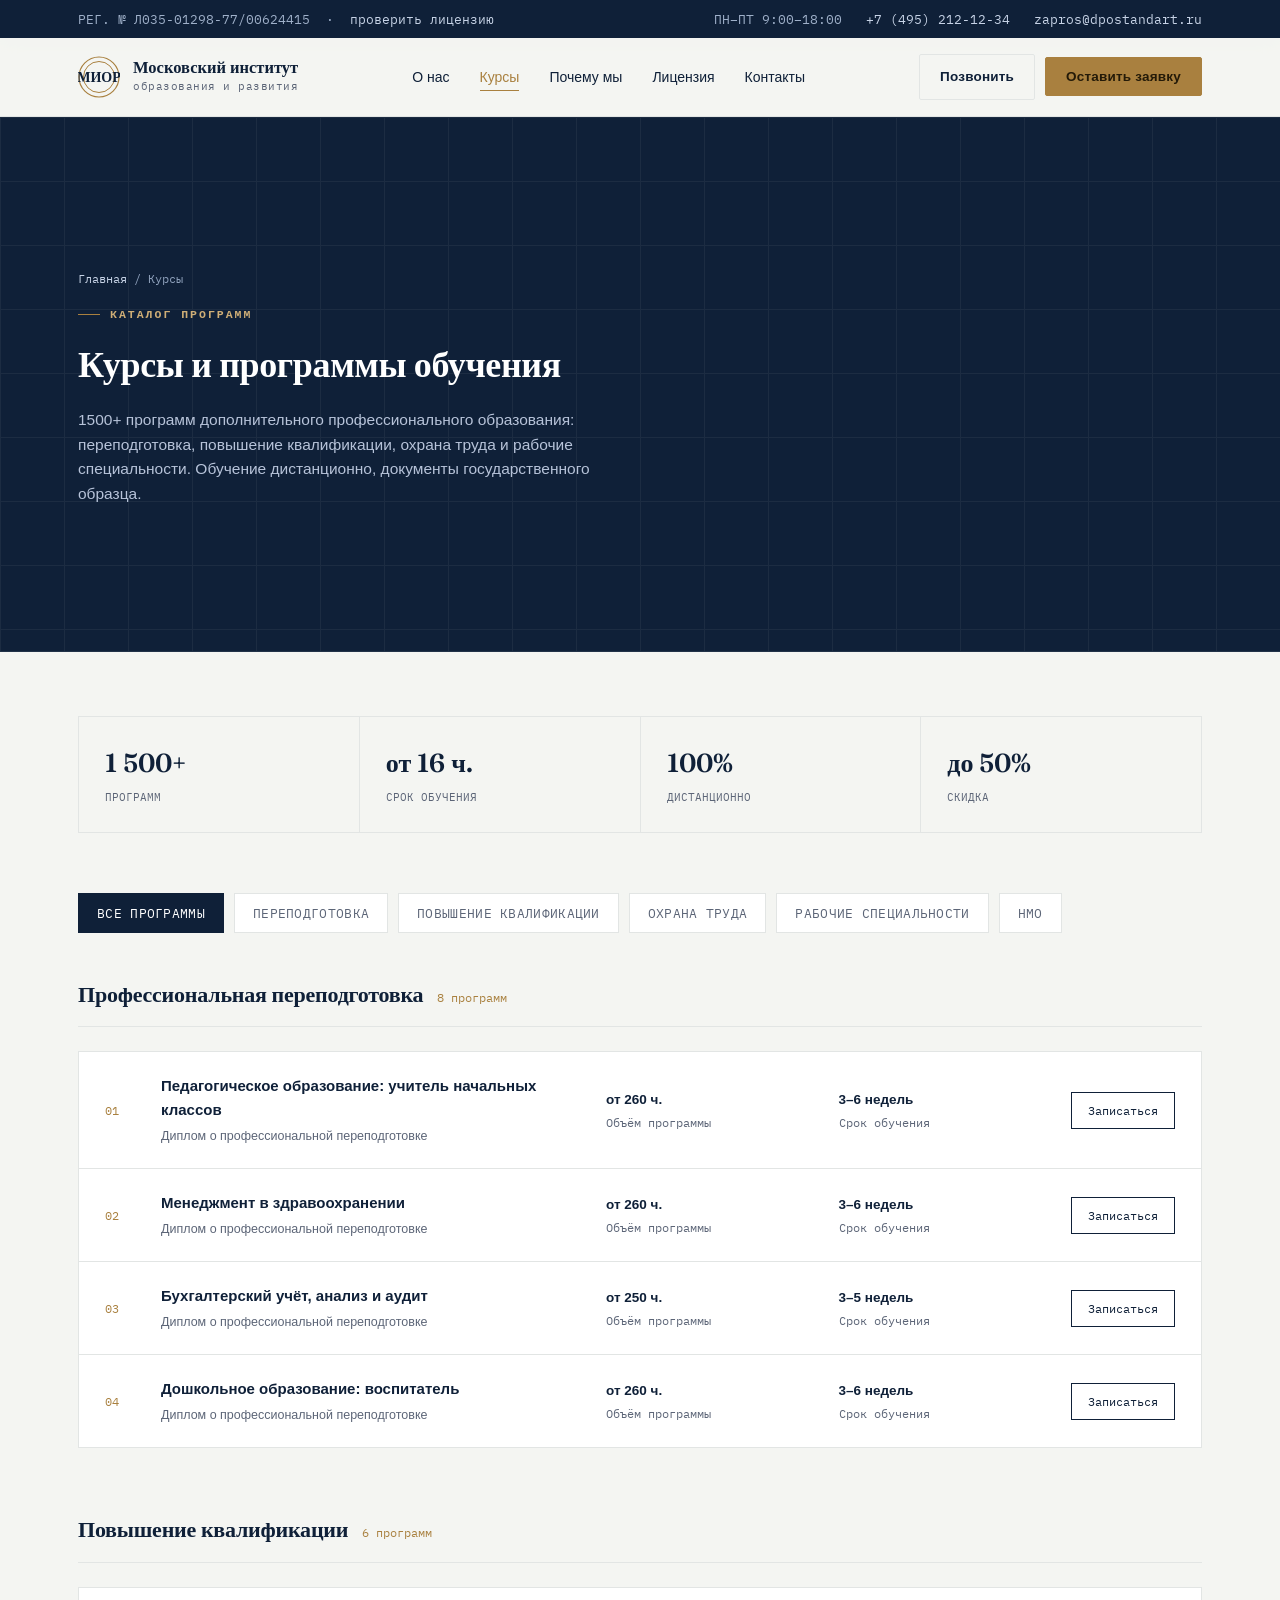
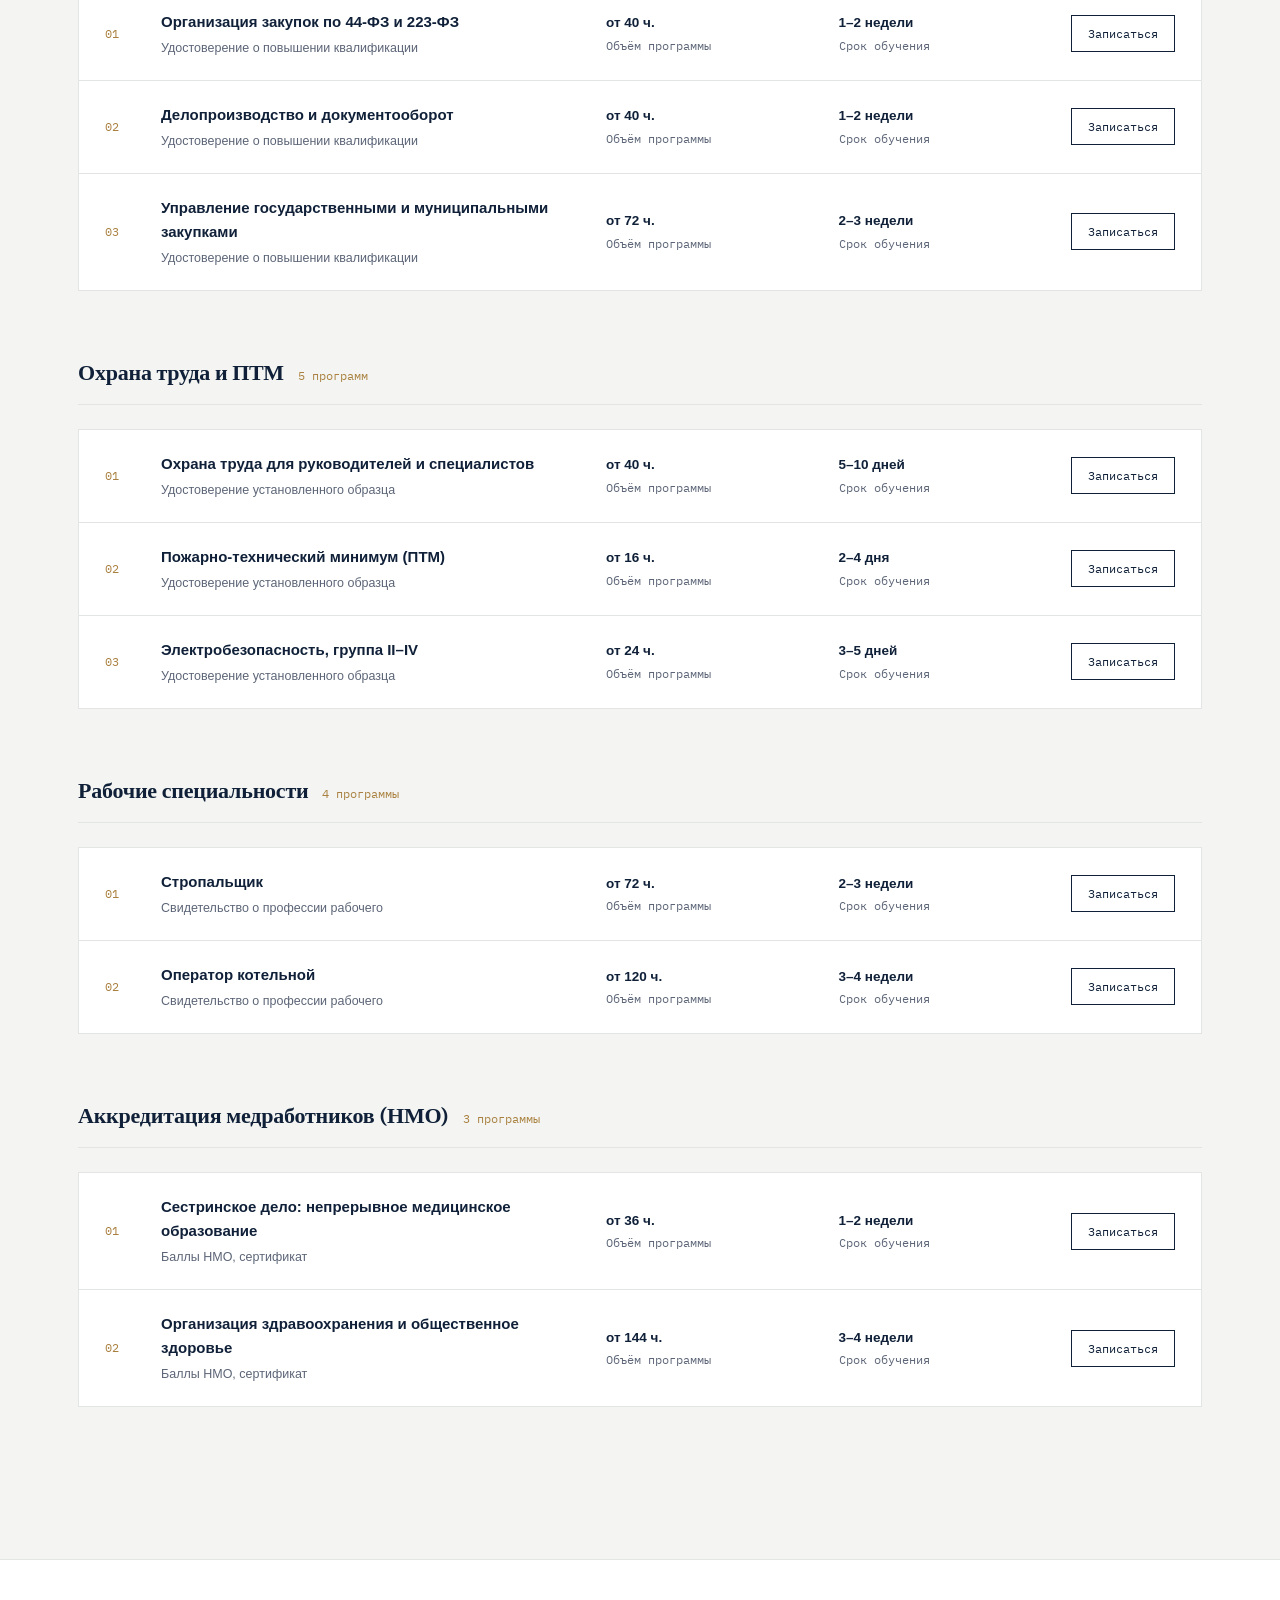
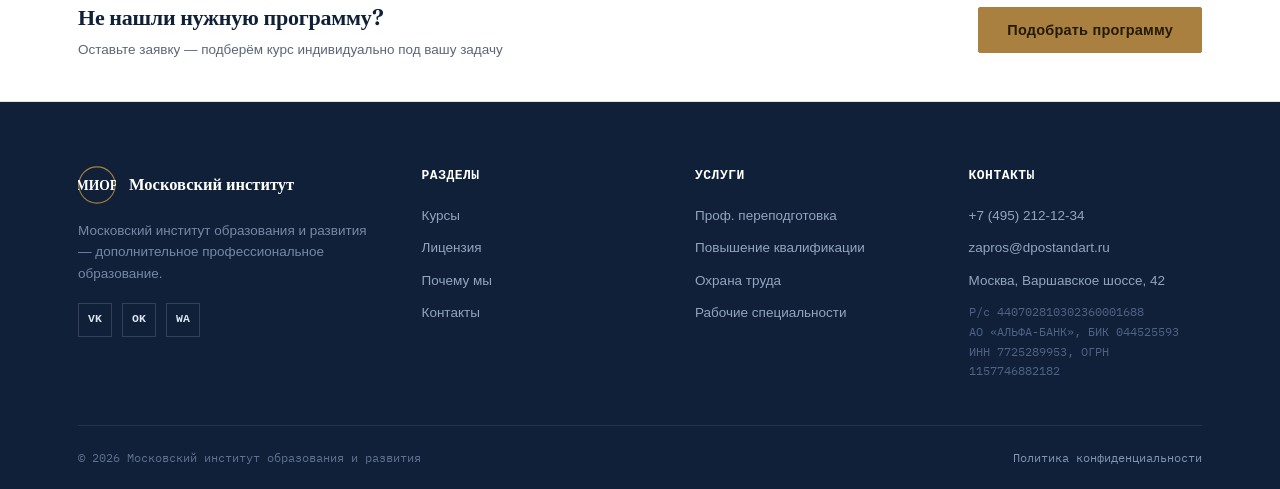
==== commit ec0fe170: "Московский институт образования и развития" ====
--- a/courses.html
+++ b/courses.html
@@ -3,11 +3,11 @@
 <head>
 <meta charset="UTF-8">
 <meta name="viewport" content="width=device-width, initial-scale=1.0">
-<title>Курсы и программы обучения — АНО ДПО «Образовательный стандарт»</title>
+<title>Курсы и программы обучения — Московский институт образования и развития</title>
 <link rel="preconnect" href="https://fonts.googleapis.com">
 <link rel="preconnect" href="https://fonts.gstatic.com" crossorigin>
 <link href="https://fonts.googleapis.com/css2?family=Fraunces:opsz,wght@9..144,400;9..144,500;9..144,600;9..144,700&family=IBM+Plex+Sans:wght@400;500;600;700&family=IBM+Plex+Mono:wght@400;500&display=swap" rel="stylesheet">
-<link rel="stylesheet" href="/css/style.css">
+<link rel="stylesheet" href="css/style.css">
 </head>
 <body>
 
@@ -28,11 +28,11 @@
       <svg class="logo-mark" width="42" height="42" viewBox="0 0 42 42" fill="none">
         <circle cx="21" cy="21" r="20" stroke="#a9803f" stroke-width="1.2"/>
         <circle cx="21" cy="21" r="15.5" stroke="#a9803f" stroke-width="1"/>
-        <text x="21" y="26" text-anchor="middle" font-family="Fraunces, serif" font-size="15" fill="#0f2038" font-weight="600">ОС</text>
+        <text x="21" y="26" text-anchor="middle" font-family="Fraunces, serif" font-size="14" fill="#0f2038" font-weight="600">МИОР</text>
       </svg>
       <div class="logo-text">
-        <div class="name">Образовательный стандарт</div>
-        <div class="sub">АНО ДПО</div>
+        <div class="name">Московский институт</div>
+        <div class="sub">образования и развития</div>
       </div>
     </a>
     <nav class="primary">
@@ -92,7 +92,6 @@
       <button class="filter-tab" data-cat="nmo">НМО</button>
     </div>
 
-    <!-- Переподготовка -->
     <div class="course-group reveal" data-cat="retrain">
       <div class="course-group-title"><h3>Профессиональная переподготовка</h3><span class="count">8 программ</span></div>
       <div class="course-list">
@@ -127,7 +126,6 @@
       </div>
     </div>
 
-    <!-- Повышение квалификации -->
     <div class="course-group reveal" data-cat="qualify">
       <div class="course-group-title"><h3>Повышение квалификации</h3><span class="count">6 программ</span></div>
       <div class="course-list">
@@ -155,7 +153,6 @@
       </div>
     </div>
 
-    <!-- Охрана труда -->
     <div class="course-group reveal" data-cat="safety">
       <div class="course-group-title"><h3>Охрана труда и ПТМ</h3><span class="count">5 программ</span></div>
       <div class="course-list">
@@ -183,7 +180,6 @@
       </div>
     </div>
 
-    <!-- Рабочие специальности -->
     <div class="course-group reveal" data-cat="worker">
       <div class="course-group-title"><h3>Рабочие специальности</h3><span class="count">4 программы</span></div>
       <div class="course-list">
@@ -204,7 +200,6 @@
       </div>
     </div>
 
-    <!-- НМО -->
     <div class="course-group reveal" data-cat="nmo">
       <div class="course-group-title"><h3>Аккредитация медработников (НМО)</h3><span class="count">3 программы</span></div>
       <div class="course-list">
@@ -245,11 +240,11 @@
         <div class="logo">
           <svg width="38" height="38" viewBox="0 0 42 42" fill="none">
             <circle cx="21" cy="21" r="20" stroke="#a9803f" stroke-width="1.2"/>
-            <text x="21" y="26" text-anchor="middle" font-family="Fraunces, serif" font-size="15" fill="#fff" font-weight="600">ОС</text>
+            <text x="21" y="26" text-anchor="middle" font-family="Fraunces, serif" font-size="15" fill="#fff" font-weight="600">МИОР</text>
           </svg>
-          <div class="logo-text"><div class="name" style="color:#fff;">Образовательный стандарт</div></div>
-        </div>
-        <p>Автономная Некоммерческая Организация Дополнительного Профессионального образования.</p>
+          <div class="logo-text"><div class="name" style="color:#fff;">Московский институт</div></div>
+        </div>
+        <p>Московский институт образования и развития — дополнительное профессиональное образование.</p>
         <div class="socials">
           <a href="#" title="ВКонтакте">VK</a>
           <a href="#" title="Одноклассники">OK</a>
@@ -285,7 +280,7 @@
       </div>
     </div>
     <div class="footer-bottom">
-      <div>© 2026 АНО ДПО «Образовательный стандарт»</div>
+      <div>© 2026 Московский институт образования и развития</div>
       <div><a href="#">Политика конфиденциальности</a></div>
     </div>
   </div>
--- a/css/style.css
+++ b/css/style.css
@@ -1,4 +1,3 @@
-
 :root{
   --ink:#0f2038;
   --ink-2:#182f52;
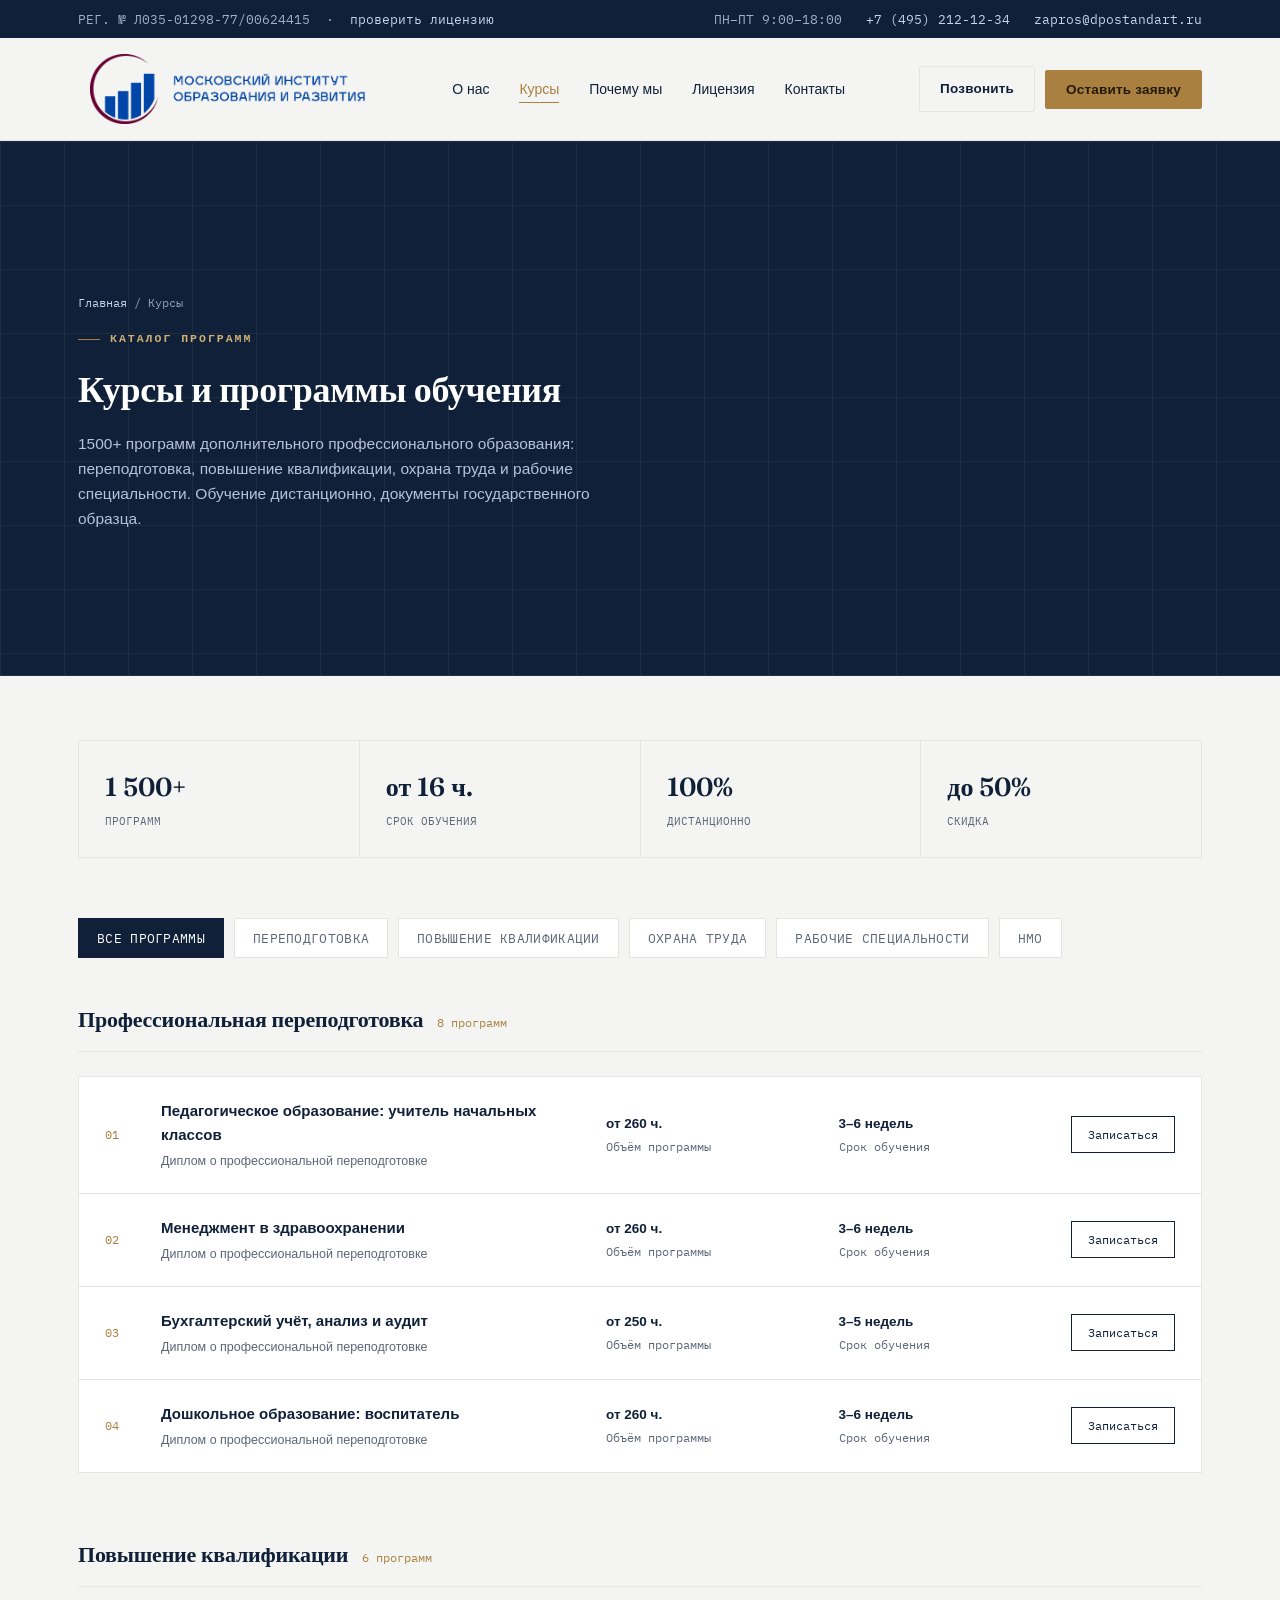
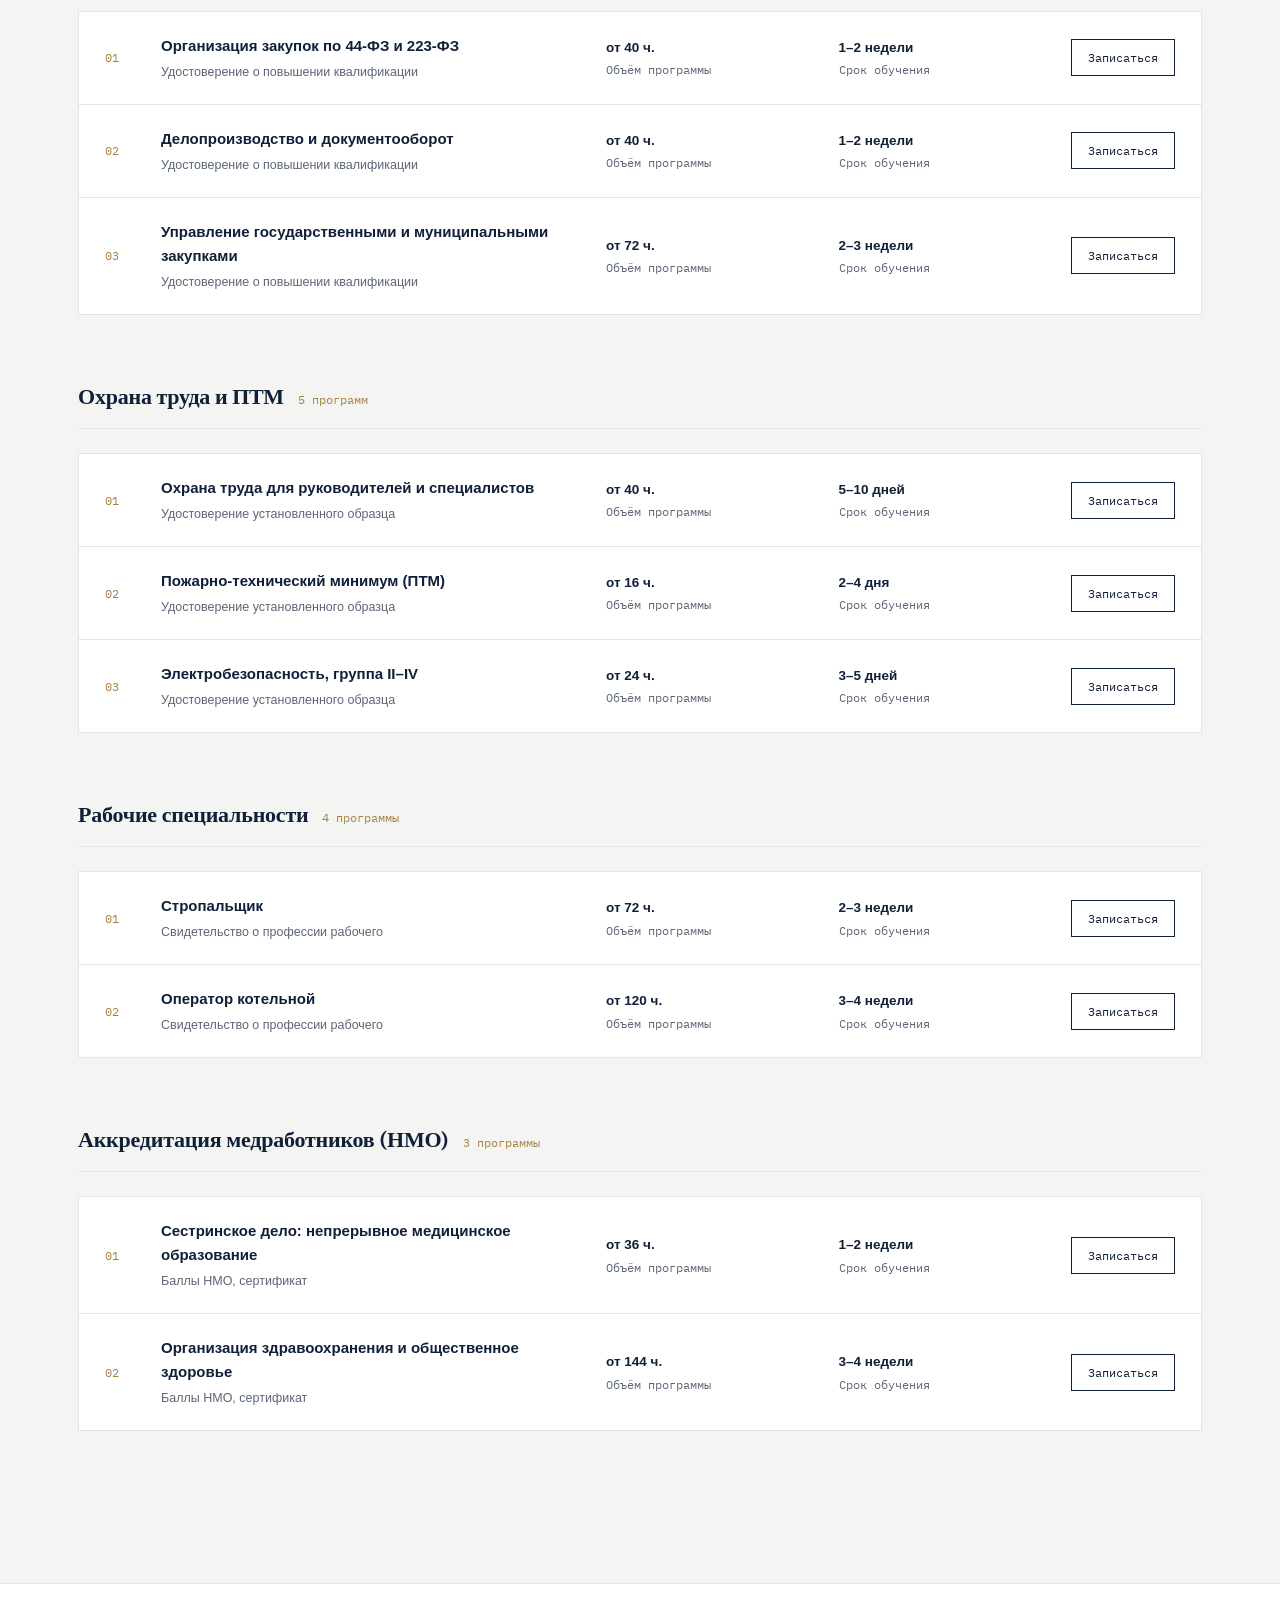
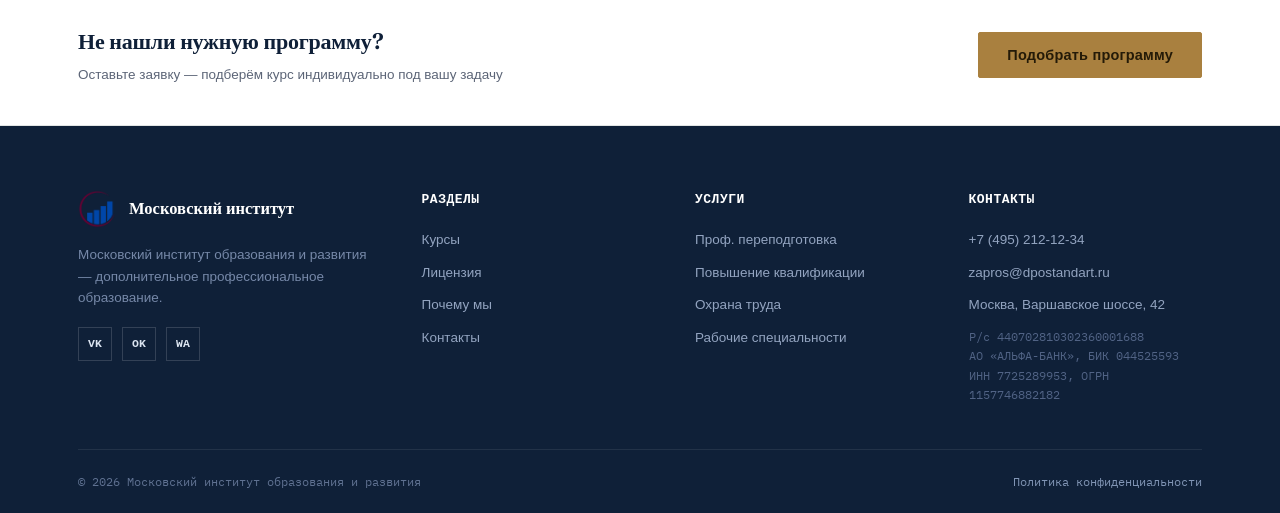
==== commit b238c5de: "Добавлено лого и валидация" ====
--- a/courses.html
+++ b/courses.html
@@ -4,6 +4,9 @@
 <meta charset="UTF-8">
 <meta name="viewport" content="width=device-width, initial-scale=1.0">
 <title>Курсы и программы обучения — Московский институт образования и развития</title>
+<link rel="icon" type="image/png" sizes="32x32" href="img/favicon-32.png">
+<link rel="icon" type="image/png" sizes="192x192" href="img/favicon-192.png">
+<link rel="apple-touch-icon" sizes="180x180" href="img/favicon-180.png">
 <link rel="preconnect" href="https://fonts.googleapis.com">
 <link rel="preconnect" href="https://fonts.gstatic.com" crossorigin>
 <link href="https://fonts.googleapis.com/css2?family=Fraunces:opsz,wght@9..144,400;9..144,500;9..144,600;9..144,700&family=IBM+Plex+Sans:wght@400;500;600;700&family=IBM+Plex+Mono:wght@400;500&display=swap" rel="stylesheet">
@@ -25,15 +28,7 @@
 <header class="main" id="siteHeader">
   <div class="container">
     <a href="index.html" class="logo">
-      <svg class="logo-mark" width="42" height="42" viewBox="0 0 42 42" fill="none">
-        <circle cx="21" cy="21" r="20" stroke="#a9803f" stroke-width="1.2"/>
-        <circle cx="21" cy="21" r="15.5" stroke="#a9803f" stroke-width="1"/>
-        <text x="21" y="26" text-anchor="middle" font-family="Fraunces, serif" font-size="14" fill="#0f2038" font-weight="600">МИОР</text>
-      </svg>
-      <div class="logo-text">
-        <div class="name">Московский институт</div>
-        <div class="sub">образования и развития</div>
-      </div>
+      <img class="logo-mark" src="img/logo-horizontal.png" alt="Московский институт образования и развития" width="300" height="70">
     </a>
     <nav class="primary">
       <ul>
@@ -238,10 +233,7 @@
     <div class="footer-grid">
       <div class="footer-brand">
         <div class="logo">
-          <svg width="38" height="38" viewBox="0 0 42 42" fill="none">
-            <circle cx="21" cy="21" r="20" stroke="#a9803f" stroke-width="1.2"/>
-            <text x="21" y="26" text-anchor="middle" font-family="Fraunces, serif" font-size="15" fill="#fff" font-weight="600">МИОР</text>
-          </svg>
+          <img src="img/logo-icon.png" alt="Московский институт образования и развития" width="38" height="38">
           <div class="logo-text"><div class="name" style="color:#fff;">Московский институт</div></div>
         </div>
         <p>Московский институт образования и развития — дополнительное профессиональное образование.</p>
@@ -291,9 +283,17 @@
     <button class="close" onclick="closeModal()">✕</button>
     <h3>Записаться на обучение</h3>
     <p class="desc">Оставьте свои данные, наши специалисты свяжутся с вами.</p>
-    <form onsubmit="event.preventDefault(); alert('Спасибо! Заявка отправлена.'); closeModal(); this.reset();">
-      <div class="field"><label>Имя</label><input type="text" required></div>
-      <div class="field"><label>Телефон</label><input type="tel" required></div>
+    <form class="js-form" data-success="Спасибо! Заявка отправлена." data-modal="true">
+      <div class="field">
+        <label>Имя</label>
+        <input type="text" name="client_name" data-rule="name" required>
+        <div class="field-error"></div>
+      </div>
+      <div class="field">
+        <label>Телефон</label>
+        <input type="tel" name="client_phone" data-rule="phone" placeholder="+7 (999) 123-45-67" required>
+        <div class="field-error"></div>
+      </div>
       <div class="field"><label>Направление</label>
         <select>
           <option>Профессиональная переподготовка</option>
@@ -311,5 +311,6 @@
 </div>
 
 <script src="js/main.js"></script>
+<script src="js/validation.js"></script>
 </body>
 </html>
--- a/css/style.css
+++ b/css/style.css
@@ -76,7 +76,8 @@
 header.main.scrolled{box-shadow:0 6px 24px rgba(15,32,56,.08);}
 header.main .container{display:flex; align-items:center; justify-content:space-between; padding:16px 28px; gap:20px; flex-wrap:wrap;}
 .logo{display:flex; align-items:center; gap:13px;}
-.logo-mark{flex-shrink:0;}
+.logo-mark{flex-shrink:0; object-fit:contain;}
+.footer-brand .logo img{object-fit:contain; flex-shrink:0;}
 .logo-text .name{font-family:'Fraunces', serif; font-weight:600; color:var(--ink); font-size:16.5px; line-height:1.2;}
 .logo-text .sub{font-size:11px; color:var(--muted); font-family:'IBM Plex Mono', monospace; letter-spacing:.5px;}
 nav.primary ul{display:flex; gap:30px; flex-wrap:wrap;}
@@ -102,7 +103,7 @@
 .burger.open span::after{transform:translateY(-6px) rotate(-45deg);}
 
 .mobile-nav{
-  display:none; position:fixed; top:0; right:0; bottom:0; width:min(320px,86%);
+  display:flex; position:fixed; top:0; right:0; bottom:0; width:min(320px,86%);
   background:var(--ink); z-index:120; padding:90px 32px 32px; transform:translateX(100%);
   transition:transform .35s ease; flex-direction:column; gap:4px;
 }
@@ -203,6 +204,13 @@
 .form-card h3{margin-bottom:6px;}
 .form-card > p{font-size:13.5px; margin-bottom:22px;}
 .field{margin-bottom:18px; position:relative;}
+.field-error{
+  font-size:12px; color:var(--wax); margin-top:6px; min-height:0;
+  font-family:'IBM Plex Sans', sans-serif; line-height:1.4;
+}
+.field.has-error input, .field.has-error select{
+  border-color:var(--wax); background:#fdf5f5;
+}
 .field label{display:block; font-size:11.5px; color:var(--muted); margin-bottom:7px; font-family:'IBM Plex Mono', monospace; letter-spacing:.4px; text-transform:uppercase;}
 .field input, .field select, .field textarea{
   width:100%; padding:12px 14px; border:1px solid var(--line); border-radius:2px; background:var(--paper);
@@ -306,4 +314,4 @@
   .courses-intro-stats .s{flex:1 1 100%; border-right:none;}
   .topbar .container{flex-direction:column; align-items:flex-start; gap:4px;}
   .modal{padding:26px;}
-}
+}
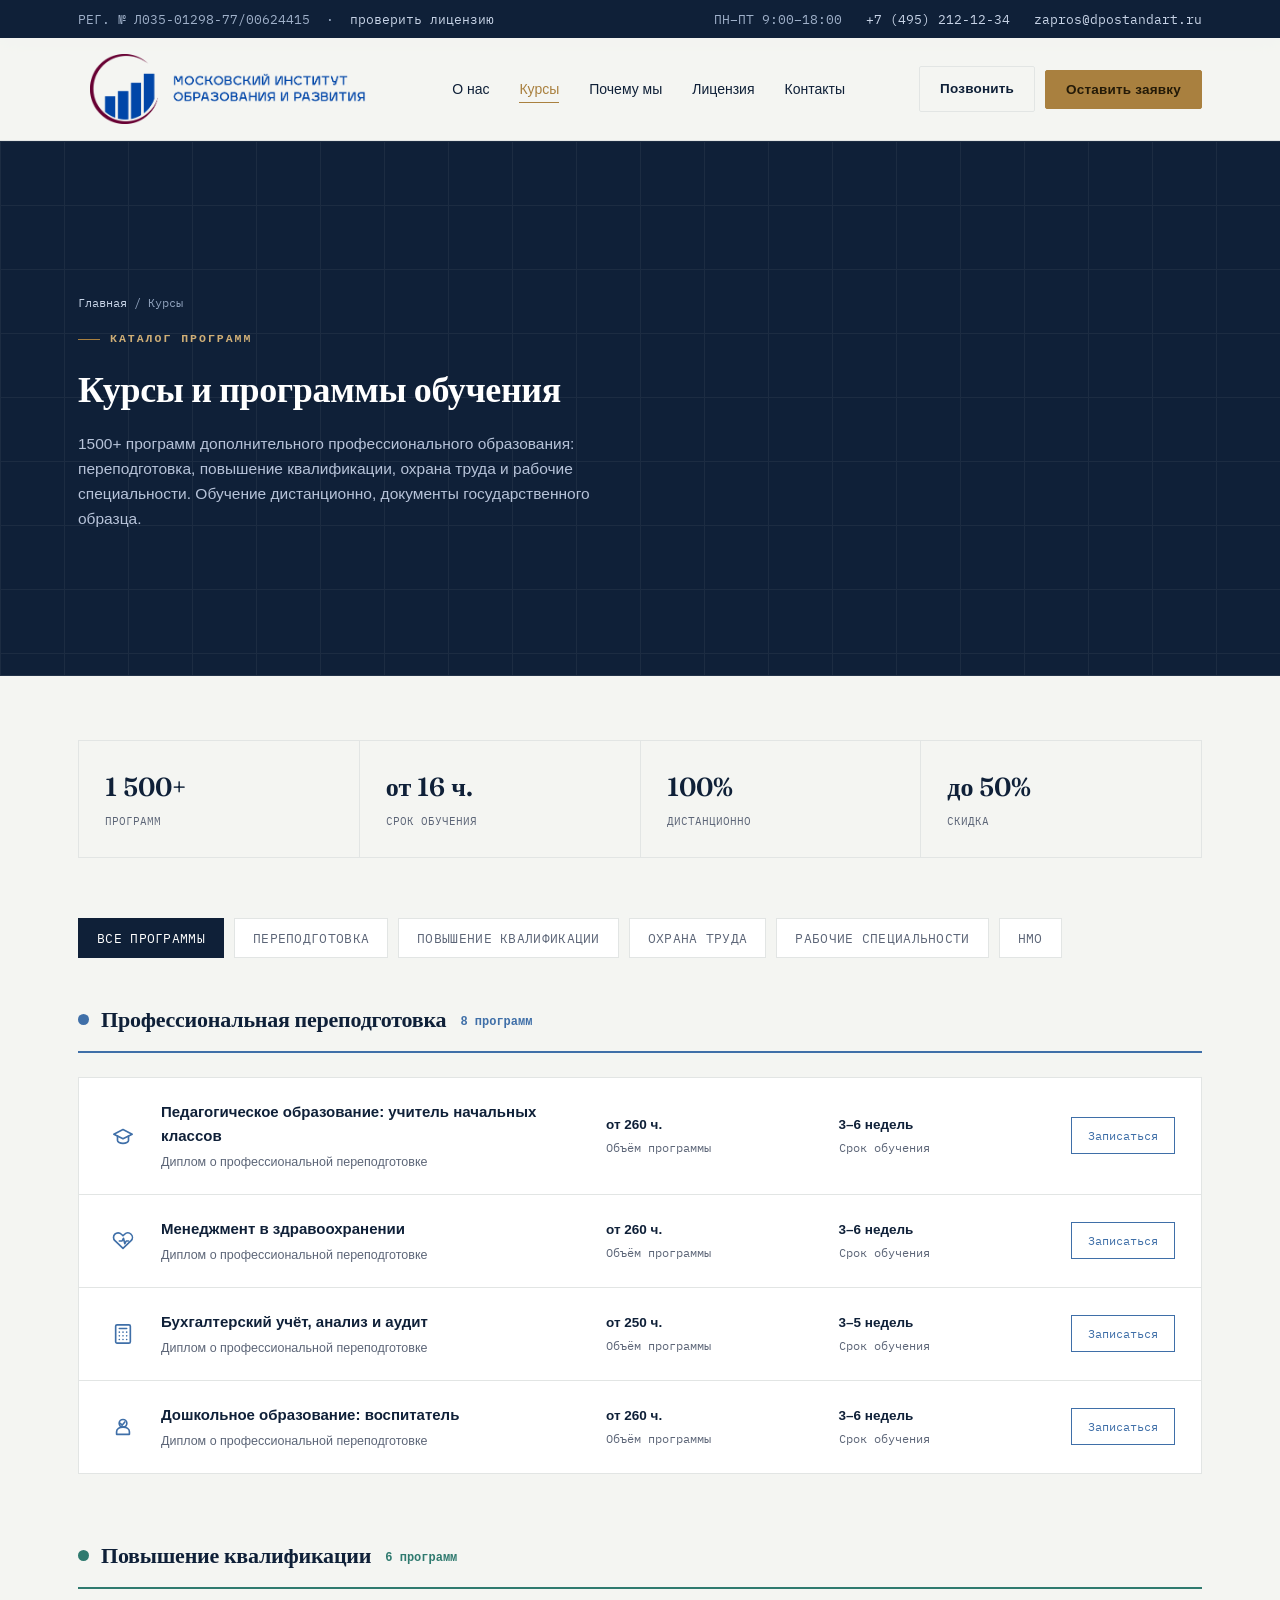
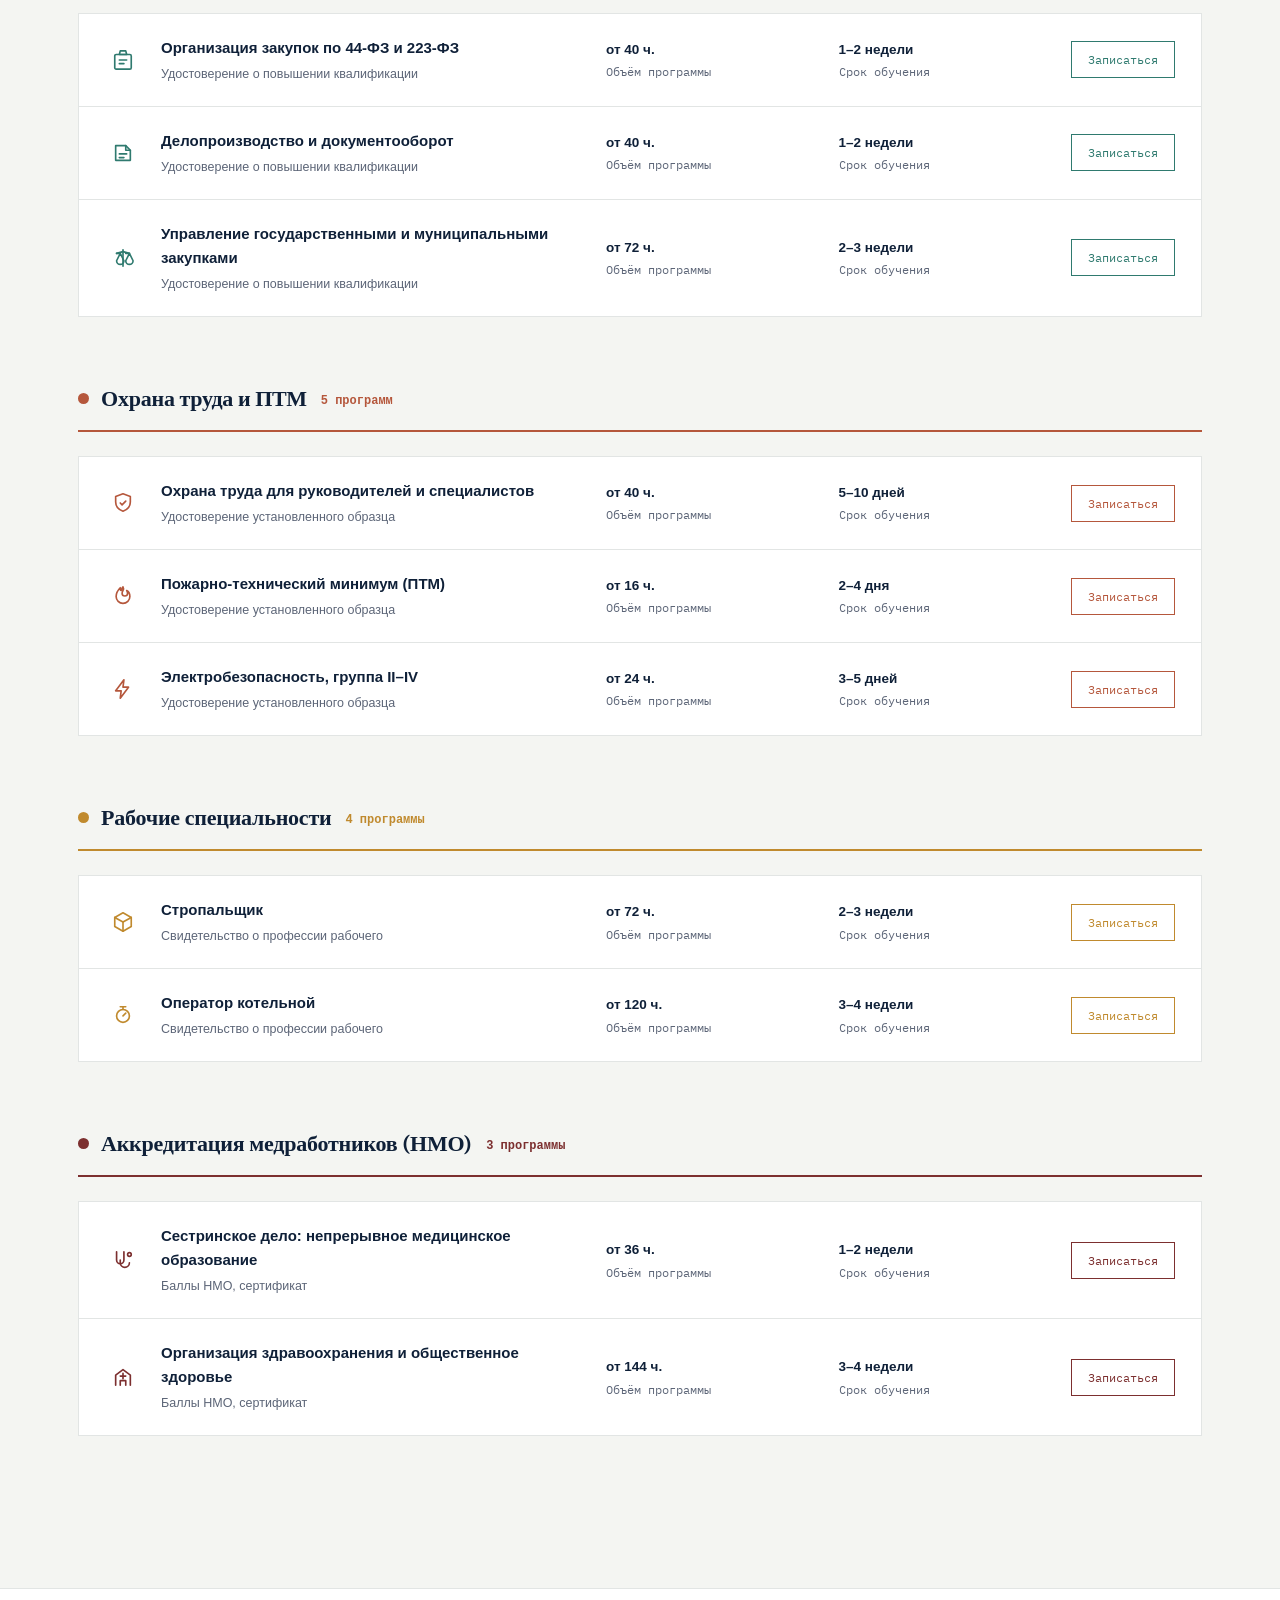
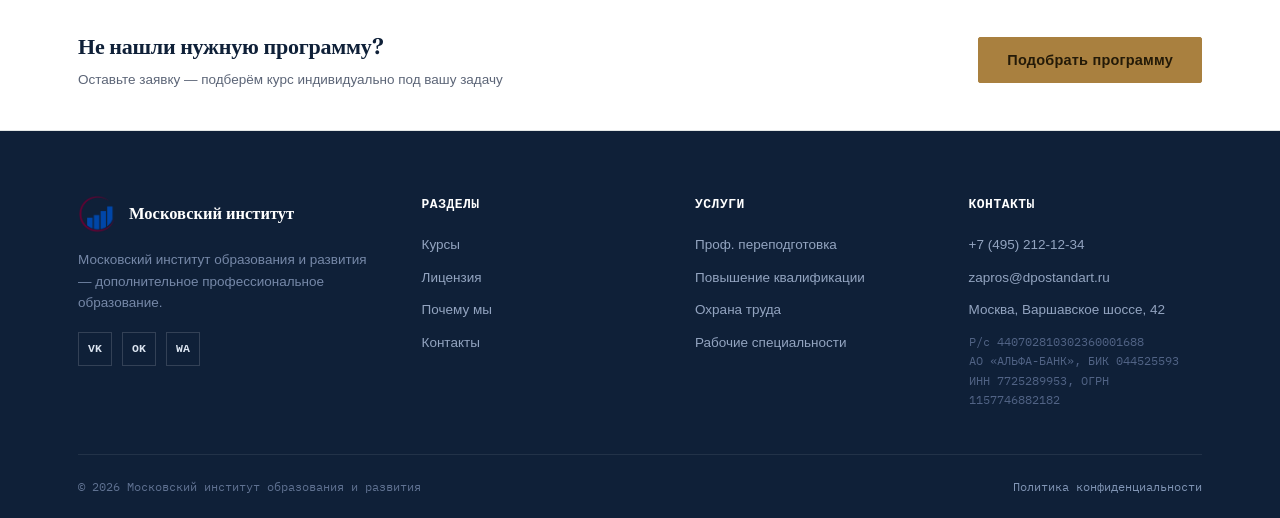
==== commit 8f4cb9c4: "немного красок" ====
--- a/courses.html
+++ b/courses.html
@@ -70,14 +70,14 @@
 
 <section style="padding-top:64px;">
   <div class="container">
-
+ 
     <div class="courses-intro-stats reveal">
       <div class="s"><div class="num">1 500+</div><div class="lbl">ПРОГРАММ</div></div>
       <div class="s"><div class="num">от 16 ч.</div><div class="lbl">СРОК ОБУЧЕНИЯ</div></div>
       <div class="s"><div class="num">100%</div><div class="lbl">ДИСТАНЦИОННО</div></div>
       <div class="s"><div class="num">до 50%</div><div class="lbl">СКИДКА</div></div>
     </div>
-
+ 
     <div class="filter-tabs reveal">
       <button class="filter-tab active" data-cat="all">Все программы</button>
       <button class="filter-tab" data-cat="retrain">Переподготовка</button>
@@ -86,33 +86,33 @@
       <button class="filter-tab" data-cat="worker">Рабочие специальности</button>
       <button class="filter-tab" data-cat="nmo">НМО</button>
     </div>
-
+ 
     <div class="course-group reveal" data-cat="retrain">
       <div class="course-group-title"><h3>Профессиональная переподготовка</h3><span class="count">8 программ</span></div>
       <div class="course-list">
         <div class="course-row">
-          <div class="cnum">01</div>
+          <div class="cnum"><svg viewBox="0 0 24 24" fill="none" stroke="currentColor" stroke-width="1.8" stroke-linecap="round" stroke-linejoin="round"><path d="M22 10L12 5 2 10l10 5 10-5z"/><path d="M6 12v5c0 1.5 2.7 3 6 3s6-1.5 6-3v-5"/></svg></div>
           <div><div class="ctitle">Педагогическое образование: учитель начальных классов</div><div class="cdesc">Диплом о профессиональной переподготовке</div></div>
           <div class="cmeta"><b>от 260 ч.</b>Объём программы</div>
           <div class="cmeta"><b>3–6 недель</b>Срок обучения</div>
           <button class="cbtn" onclick="openModal()">Записаться</button>
         </div>
         <div class="course-row">
-          <div class="cnum">02</div>
+          <div class="cnum"><svg viewBox="0 0 24 24" fill="none" stroke="currentColor" stroke-width="1.8" stroke-linecap="round" stroke-linejoin="round"><path d="M20.8 4.6a5 5 0 0 0-7.07 0L12 6.3l-1.73-1.7a5 5 0 1 0-7.07 7.07L12 20l8.8-8.33a5 5 0 0 0 0-7.07z"/><path d="M8 12h3l1.5-3L14 15l1.5-3H18"/></svg></div>
           <div><div class="ctitle">Менеджмент в здравоохранении</div><div class="cdesc">Диплом о профессиональной переподготовке</div></div>
           <div class="cmeta"><b>от 260 ч.</b>Объём программы</div>
           <div class="cmeta"><b>3–6 недель</b>Срок обучения</div>
           <button class="cbtn" onclick="openModal()">Записаться</button>
         </div>
         <div class="course-row">
-          <div class="cnum">03</div>
+          <div class="cnum"><svg viewBox="0 0 24 24" fill="none" stroke="currentColor" stroke-width="1.8" stroke-linecap="round" stroke-linejoin="round"><rect x="4" y="2" width="16" height="20" rx="1.5"/><path d="M8 6h8M8 10h.01M12 10h.01M16 10h.01M8 14h.01M12 14h.01M16 14h.01M8 18h.01M12 18h.01M16 18h.01"/></svg></div>
           <div><div class="ctitle">Бухгалтерский учёт, анализ и аудит</div><div class="cdesc">Диплом о профессиональной переподготовке</div></div>
           <div class="cmeta"><b>от 250 ч.</b>Объём программы</div>
           <div class="cmeta"><b>3–5 недель</b>Срок обучения</div>
           <button class="cbtn" onclick="openModal()">Записаться</button>
         </div>
         <div class="course-row">
-          <div class="cnum">04</div>
+          <div class="cnum"><svg viewBox="0 0 24 24" fill="none" stroke="currentColor" stroke-width="1.8" stroke-linecap="round" stroke-linejoin="round"><circle cx="12" cy="8" r="4.2"/><path d="M12 12.2c-4 0-7 2-7 5v2.8h14V17.2c0-3-3-5-7-5z"/><path d="M9 8l2 2 3-3.5"/></svg></div>
           <div><div class="ctitle">Дошкольное образование: воспитатель</div><div class="cdesc">Диплом о профессиональной переподготовке</div></div>
           <div class="cmeta"><b>от 260 ч.</b>Объём программы</div>
           <div class="cmeta"><b>3–6 недель</b>Срок обучения</div>
@@ -120,26 +120,26 @@
         </div>
       </div>
     </div>
-
+ 
     <div class="course-group reveal" data-cat="qualify">
       <div class="course-group-title"><h3>Повышение квалификации</h3><span class="count">6 программ</span></div>
       <div class="course-list">
         <div class="course-row">
-          <div class="cnum">01</div>
+          <div class="cnum"><svg viewBox="0 0 24 24" fill="none" stroke="currentColor" stroke-width="1.8" stroke-linecap="round" stroke-linejoin="round"><path d="M9 2h6l1 4H8l1-4z"/><rect x="3" y="6" width="18" height="16" rx="1.5"/><path d="M8 12h8M8 16h5"/></svg></div>
           <div><div class="ctitle">Организация закупок по 44-ФЗ и 223-ФЗ</div><div class="cdesc">Удостоверение о повышении квалификации</div></div>
           <div class="cmeta"><b>от 40 ч.</b>Объём программы</div>
           <div class="cmeta"><b>1–2 недели</b>Срок обучения</div>
           <button class="cbtn" onclick="openModal()">Записаться</button>
         </div>
         <div class="course-row">
-          <div class="cnum">02</div>
+          <div class="cnum"><svg viewBox="0 0 24 24" fill="none" stroke="currentColor" stroke-width="1.8" stroke-linecap="round" stroke-linejoin="round"><path d="M4 4h11l5 5v11H4z"/><path d="M15 4v5h5"/><path d="M8 13h8M8 17h5"/></svg></div>
           <div><div class="ctitle">Делопроизводство и документооборот</div><div class="cdesc">Удостоверение о повышении квалификации</div></div>
           <div class="cmeta"><b>от 40 ч.</b>Объём программы</div>
           <div class="cmeta"><b>1–2 недели</b>Срок обучения</div>
           <button class="cbtn" onclick="openModal()">Записаться</button>
         </div>
         <div class="course-row">
-          <div class="cnum">03</div>
+          <div class="cnum"><svg viewBox="0 0 24 24" fill="none" stroke="currentColor" stroke-width="1.8" stroke-linecap="round" stroke-linejoin="round"><path d="M12 3v18"/><path d="M5 7h4l-4 8a4 4 0 0 0 8 0l-4-8z"/><path d="M15 7h4l-4 8a4 4 0 0 0 8 0l-4-8z"/><path d="M5 7l7-2 7 2"/></svg></div>
           <div><div class="ctitle">Управление государственными и муниципальными закупками</div><div class="cdesc">Удостоверение о повышении квалификации</div></div>
           <div class="cmeta"><b>от 72 ч.</b>Объём программы</div>
           <div class="cmeta"><b>2–3 недели</b>Срок обучения</div>
@@ -147,26 +147,26 @@
         </div>
       </div>
     </div>
-
+ 
     <div class="course-group reveal" data-cat="safety">
       <div class="course-group-title"><h3>Охрана труда и ПТМ</h3><span class="count">5 программ</span></div>
       <div class="course-list">
         <div class="course-row">
-          <div class="cnum">01</div>
+          <div class="cnum"><svg viewBox="0 0 24 24" fill="none" stroke="currentColor" stroke-width="1.8" stroke-linecap="round" stroke-linejoin="round"><path d="M12 2l8 3v6c0 5-3.5 8.5-8 10-4.5-1.5-8-5-8-10V5l8-3z"/><path d="M9 12l2 2 4-4"/></svg></div>
           <div><div class="ctitle">Охрана труда для руководителей и специалистов</div><div class="cdesc">Удостоверение установленного образца</div></div>
           <div class="cmeta"><b>от 40 ч.</b>Объём программы</div>
           <div class="cmeta"><b>5–10 дней</b>Срок обучения</div>
           <button class="cbtn" onclick="openModal()">Записаться</button>
         </div>
         <div class="course-row">
-          <div class="cnum">02</div>
+          <div class="cnum"><svg viewBox="0 0 24 24" fill="none" stroke="currentColor" stroke-width="1.8" stroke-linecap="round" stroke-linejoin="round"><path d="M12 2c2 3-1 4-1 7a3 3 0 0 0 6 0c0-1-.5-2-1-3 2 1 3.5 3.5 3.5 6.5A7.5 7.5 0 0 1 12 20a7.5 7.5 0 0 1-7.5-7.5C4.5 8 7 5 9 3c-.5 2 .5 3 1 3 .5-1.5.5-2.5 2-4z"/></svg></div>
           <div><div class="ctitle">Пожарно-технический минимум (ПТМ)</div><div class="cdesc">Удостоверение установленного образца</div></div>
           <div class="cmeta"><b>от 16 ч.</b>Объём программы</div>
           <div class="cmeta"><b>2–4 дня</b>Срок обучения</div>
           <button class="cbtn" onclick="openModal()">Записаться</button>
         </div>
         <div class="course-row">
-          <div class="cnum">03</div>
+          <div class="cnum"><svg viewBox="0 0 24 24" fill="none" stroke="currentColor" stroke-width="1.8" stroke-linecap="round" stroke-linejoin="round"><path d="M13 2L4 14h6l-1 8 9-12h-6l1-8z"/></svg></div>
           <div><div class="ctitle">Электробезопасность, группа II–IV</div><div class="cdesc">Удостоверение установленного образца</div></div>
           <div class="cmeta"><b>от 24 ч.</b>Объём программы</div>
           <div class="cmeta"><b>3–5 дней</b>Срок обучения</div>
@@ -174,19 +174,19 @@
         </div>
       </div>
     </div>
-
+ 
     <div class="course-group reveal" data-cat="worker">
       <div class="course-group-title"><h3>Рабочие специальности</h3><span class="count">4 программы</span></div>
       <div class="course-list">
         <div class="course-row">
-          <div class="cnum">01</div>
+          <div class="cnum"><svg viewBox="0 0 24 24" fill="none" stroke="currentColor" stroke-width="1.8" stroke-linecap="round" stroke-linejoin="round"><path d="M12 2L3 7l9 5 9-5-9-5z"/><path d="M3 7v10l9 5 9-5V7"/><path d="M12 12v10"/></svg></div>
           <div><div class="ctitle">Стропальщик</div><div class="cdesc">Свидетельство о профессии рабочего</div></div>
           <div class="cmeta"><b>от 72 ч.</b>Объём программы</div>
           <div class="cmeta"><b>2–3 недели</b>Срок обучения</div>
           <button class="cbtn" onclick="openModal()">Записаться</button>
         </div>
         <div class="course-row">
-          <div class="cnum">02</div>
+          <div class="cnum"><svg viewBox="0 0 24 24" fill="none" stroke="currentColor" stroke-width="1.8" stroke-linecap="round" stroke-linejoin="round"><circle cx="12" cy="13" r="7"/><path d="M12 13l3-3"/><path d="M9 3h6M12 3v3"/></svg></div>
           <div><div class="ctitle">Оператор котельной</div><div class="cdesc">Свидетельство о профессии рабочего</div></div>
           <div class="cmeta"><b>от 120 ч.</b>Объём программы</div>
           <div class="cmeta"><b>3–4 недели</b>Срок обучения</div>
@@ -194,19 +194,19 @@
         </div>
       </div>
     </div>
-
+ 
     <div class="course-group reveal" data-cat="nmo">
       <div class="course-group-title"><h3>Аккредитация медработников (НМО)</h3><span class="count">3 программы</span></div>
       <div class="course-list">
         <div class="course-row">
-          <div class="cnum">01</div>
+          <div class="cnum"><svg viewBox="0 0 24 24" fill="none" stroke="currentColor" stroke-width="1.8" stroke-linecap="round" stroke-linejoin="round"><path d="M5 3v9a4 4 0 0 0 8 0V3"/><path d="M9 12v3a5 5 0 0 0 5 5 5 5 0 0 0 5-5"/><circle cx="19" cy="6" r="2"/></svg></div>
           <div><div class="ctitle">Сестринское дело: непрерывное медицинское образование</div><div class="cdesc">Баллы НМО, сертификат</div></div>
           <div class="cmeta"><b>от 36 ч.</b>Объём программы</div>
           <div class="cmeta"><b>1–2 недели</b>Срок обучения</div>
           <button class="cbtn" onclick="openModal()">Записаться</button>
         </div>
         <div class="course-row">
-          <div class="cnum">02</div>
+          <div class="cnum"><svg viewBox="0 0 24 24" fill="none" stroke="currentColor" stroke-width="1.8" stroke-linecap="round" stroke-linejoin="round"><path d="M4 21V10l8-6 8 6v11"/><path d="M12 8v6M9 11h6"/><path d="M9 21v-5h6v5"/></svg></div>
           <div><div class="ctitle">Организация здравоохранения и общественное здоровье</div><div class="cdesc">Баллы НМО, сертификат</div></div>
           <div class="cmeta"><b>от 144 ч.</b>Объём программы</div>
           <div class="cmeta"><b>3–4 недели</b>Срок обучения</div>
@@ -214,7 +214,7 @@
         </div>
       </div>
     </div>
-
+ 
   </div>
 </section>
 
--- a/css/style.css
+++ b/css/style.css
@@ -10,6 +10,22 @@
   --muted:#5c6577;
   --line:#e2e5e4;
   --radius:4px;
+
+  /* дополнительная палитра — акцентные цвета категорий/направлений */
+  --c-blue:#3f6fa8;
+  --c-blue-dark:#2c5680;
+  --c-teal:#2f7a6f;
+  --c-teal-dark:#1f5a51;
+  --c-terracotta:#b5573c;
+  --c-terracotta-dark:#8f4029;
+  --c-mustard:#c08a2e;
+  --c-mustard-dark:#996c21;
+  --c-burgundy:#7c2f2f;
+  --c-burgundy-dark:#5c2020;
+  --c-sage:#5f8a52;
+  --c-sage-dark:#456339;
+  --salmon:#e8734f;
+  --salmon-dark:#c85a38;
 }
 *{box-sizing:border-box;margin:0;padding:0;}
 html{scroll-behavior:smooth;}
@@ -141,12 +157,13 @@
 @keyframes spin{to{transform:rotate(360deg);}}
 
 /* ===== STATS ===== */
-.stats{background:var(--paper-2); border-bottom:1px solid var(--line);}
+.stats{background:var(--paper-2); border-bottom:1px solid var(--line); border-top:3px solid var(--salmon);}
 .stats .container{display:grid; grid-template-columns:repeat(4,1fr); padding:0;}
-.stat{text-align:left; padding:34px 26px; border-right:1px solid var(--line);}
+.stat{text-align:left; padding:34px 26px; border-right:1px solid var(--line); position:relative;}
+.stat::before{content:""; position:absolute; top:0; left:26px; width:26px; height:3px; background:var(--salmon);}
 .stat:last-child{border-right:none;}
 .stat .num{font-family:'Fraunces', serif; font-size:32px; font-weight:600; color:var(--ink);}
-.stat .label{font-size:12.5px; color:var(--muted); margin-top:6px; font-family:'IBM Plex Mono', monospace; letter-spacing:.3px;}
+.stat .label{font-size:12.5px; color:var(--salmon-dark); margin-top:6px; font-family:'IBM Plex Mono', monospace; letter-spacing:.3px; font-weight:600;}
 
 section{padding:88px 0;}
 .section-head{max-width:620px; margin-bottom:52px;}
@@ -171,11 +188,25 @@
 
 /* ===== WHY US ===== */
 .why-grid{display:grid; grid-template-columns:repeat(3,1fr); gap:1px; background:var(--line); border:1px solid var(--line);}
-.why-card{background:var(--paper-2); padding:32px 28px; transition:background .3s;}
-.why-card:hover{background:#fbf9f4;}
-.why-num{font-family:'IBM Plex Mono', monospace; color:var(--gold); font-size:12.5px; margin-bottom:18px; display:block;}
+.why-card{background:var(--paper-2); padding:32px 28px; border-top:3px solid transparent; transition:background .3s, border-color .3s;}
+.why-card:hover{background:#fbf9f4; border-top-color:var(--ic, var(--gold));}
+.why-num{
+  width:42px; height:42px; border-radius:9px; flex-shrink:0;
+  display:flex; align-items:center; justify-content:center;
+  margin-bottom:18px;
+  background:linear-gradient(135deg, var(--ic, var(--gold)), var(--ic-dark, var(--gold)));
+}
+.why-num svg{width:22px; height:22px;}
 .why-card h3{font-size:17.5px; margin-bottom:10px;}
 .why-card p{font-size:13.5px;}
+
+/* циклическая палитра акцентов по карточкам */
+.why-grid .why-card:nth-child(6n+1){--ic:var(--c-blue); --ic-dark:var(--c-blue-dark);}
+.why-grid .why-card:nth-child(6n+2){--ic:var(--c-teal); --ic-dark:var(--c-teal-dark);}
+.why-grid .why-card:nth-child(6n+3){--ic:var(--c-terracotta); --ic-dark:var(--c-terracotta-dark);}
+.why-grid .why-card:nth-child(6n+4){--ic:var(--c-mustard); --ic-dark:var(--c-mustard-dark);}
+.why-grid .why-card:nth-child(6n+5){--ic:var(--c-burgundy); --ic-dark:var(--c-burgundy-dark);}
+.why-grid .why-card:nth-child(6n+6){--ic:var(--c-sage); --ic-dark:var(--c-sage-dark);}
 
 /* ===== LICENSE ===== */
 .license{background:var(--ink); color:#fff; position:relative; display:grid; grid-template-columns:.85fr 1.15fr; border:1px solid rgba(255,255,255,.1);}
@@ -251,25 +282,42 @@
 }
 .filter-tab:hover{border-color:var(--ink); color:var(--ink);}
 .filter-tab.active{background:var(--ink); border-color:var(--ink); color:#fff;}
+.filter-tab[data-cat="retrain"].active{background:var(--c-blue); border-color:var(--c-blue);}
+.filter-tab[data-cat="qualify"].active{background:var(--c-teal); border-color:var(--c-teal);}
+.filter-tab[data-cat="safety"].active{background:var(--c-terracotta); border-color:var(--c-terracotta);}
+.filter-tab[data-cat="worker"].active{background:var(--c-mustard); border-color:var(--c-mustard);}
+.filter-tab[data-cat="nmo"].active{background:var(--c-burgundy); border-color:var(--c-burgundy);}
+
+/* цвет категории на группу программ: --cat используется ниже во всех дочерних элементах */
+.course-group[data-cat="retrain"]{--cat:var(--c-blue); --cat-dark:var(--c-blue-dark);}
+.course-group[data-cat="qualify"]{--cat:var(--c-teal); --cat-dark:var(--c-teal-dark);}
+.course-group[data-cat="safety"]{--cat:var(--c-terracotta); --cat-dark:var(--c-terracotta-dark);}
+.course-group[data-cat="worker"]{--cat:var(--c-mustard); --cat-dark:var(--c-mustard-dark);}
+.course-group[data-cat="nmo"]{--cat:var(--c-burgundy); --cat-dark:var(--c-burgundy-dark);}
 
 .course-group{margin-bottom:64px;}
-.course-group-title{display:flex; align-items:baseline; gap:14px; margin-bottom:24px; border-bottom:1px solid var(--line); padding-bottom:14px;}
-.course-group-title h3{font-size:22px; margin:0;}
-.course-group-title .count{font-family:'IBM Plex Mono', monospace; font-size:12px; color:var(--gold);}
+.course-group-title{display:flex; align-items:baseline; gap:14px; margin-bottom:24px; border-bottom:2px solid var(--cat, var(--line)); padding-bottom:14px;}
+.course-group-title h3{font-size:22px; margin:0; display:flex; align-items:center; gap:12px;}
+.course-group-title h3::before{
+  content:""; width:11px; height:11px; border-radius:50%; background:var(--cat, var(--gold)); flex-shrink:0;
+}
+.course-group-title .count{font-family:'IBM Plex Mono', monospace; font-size:12px; color:var(--cat, var(--gold)); font-weight:600;}
 
 .course-list{display:flex; flex-direction:column; gap:1px; background:var(--line); border:1px solid var(--line);}
 .course-row{
-  background:var(--paper-2); padding:22px 26px; display:grid;
-  grid-template-columns:36px 1.6fr .8fr .8fr auto; gap:20px; align-items:center; transition:background .2s;
-}
-.course-row:hover{background:#fbf9f4;}
-.course-row .cnum{font-family:'IBM Plex Mono', monospace; color:var(--gold); font-size:12px;}
+  background:var(--paper-2); padding:22px 26px 22px 23px; display:grid;
+  grid-template-columns:36px 1.6fr .8fr .8fr auto; gap:20px; align-items:center;
+  border-left:3px solid transparent; transition:background .2s, border-color .2s;
+}
+.course-row:hover{background:#fbf9f4; border-left-color:var(--cat, var(--gold));}
+.course-row .cnum{color:var(--cat, var(--gold)); display:flex; align-items:center; justify-content:center;}
+.course-row .cnum svg{width:22px; height:22px;}
 .course-row .ctitle{font-weight:600; color:var(--ink); font-size:15px; margin-bottom:4px;}
 .course-row .cdesc{font-size:12.5px; color:var(--muted);}
 .course-row .cmeta{font-family:'IBM Plex Mono', monospace; font-size:12px; color:var(--muted);}
 .course-row .cmeta b{display:block; color:var(--ink); font-size:13.5px; font-family:'IBM Plex Sans',sans-serif; margin-bottom:2px;}
-.course-row .cbtn{font-family:'IBM Plex Mono', monospace; font-size:12px; padding:10px 16px; border:1px solid var(--ink); color:var(--ink); background:none; cursor:pointer; white-space:nowrap; transition:.2s;}
-.course-row .cbtn:hover{background:var(--ink); color:#fff;}
+.course-row .cbtn{font-family:'IBM Plex Mono', monospace; font-size:12px; padding:10px 16px; border:1px solid var(--cat, var(--ink)); color:var(--cat, var(--ink)); background:none; cursor:pointer; white-space:nowrap; transition:.2s;}
+.course-row .cbtn:hover{background:var(--cat-dark, var(--ink)); border-color:var(--cat-dark, var(--ink)); color:#fff;}
 
 .courses-intro-stats{display:flex; gap:0; border:1px solid var(--line); margin-bottom:60px;}
 .courses-intro-stats .s{flex:1; padding:26px; border-right:1px solid var(--line);}
@@ -293,8 +341,13 @@
   .license .seal-box{border-right:none; border-bottom:1px solid rgba(255,255,255,.12);}
   .contact-grid{grid-template-columns:1fr;}
   .footer-grid{grid-template-columns:1fr 1fr;}
-  .course-row{grid-template-columns:1fr; gap:8px; text-align:left;}
-  .course-row .cnum{display:none;}
+  .course-row{grid-template-columns:32px 1fr; grid-template-areas:"icon title" ". meta1" ". meta2" ". btn"; gap:6px 14px; text-align:left;}
+  .course-row .cnum{grid-area:icon; align-self:start; width:32px; height:32px; border-radius:8px; background:var(--cat, var(--gold)); color:#fff;}
+  .course-row .cnum svg{width:17px; height:17px;}
+  .course-row > div:nth-child(2){grid-area:title;}
+  .course-row > div:nth-child(3){grid-area:meta1;}
+  .course-row > div:nth-child(4){grid-area:meta2;}
+  .course-row .cbtn{grid-area:btn; width:100%; margin-top:6px;}
   .courses-intro-stats{flex-wrap:wrap;}
   .courses-intro-stats .s{flex:1 1 50%; border-bottom:1px solid var(--line);}
 }
